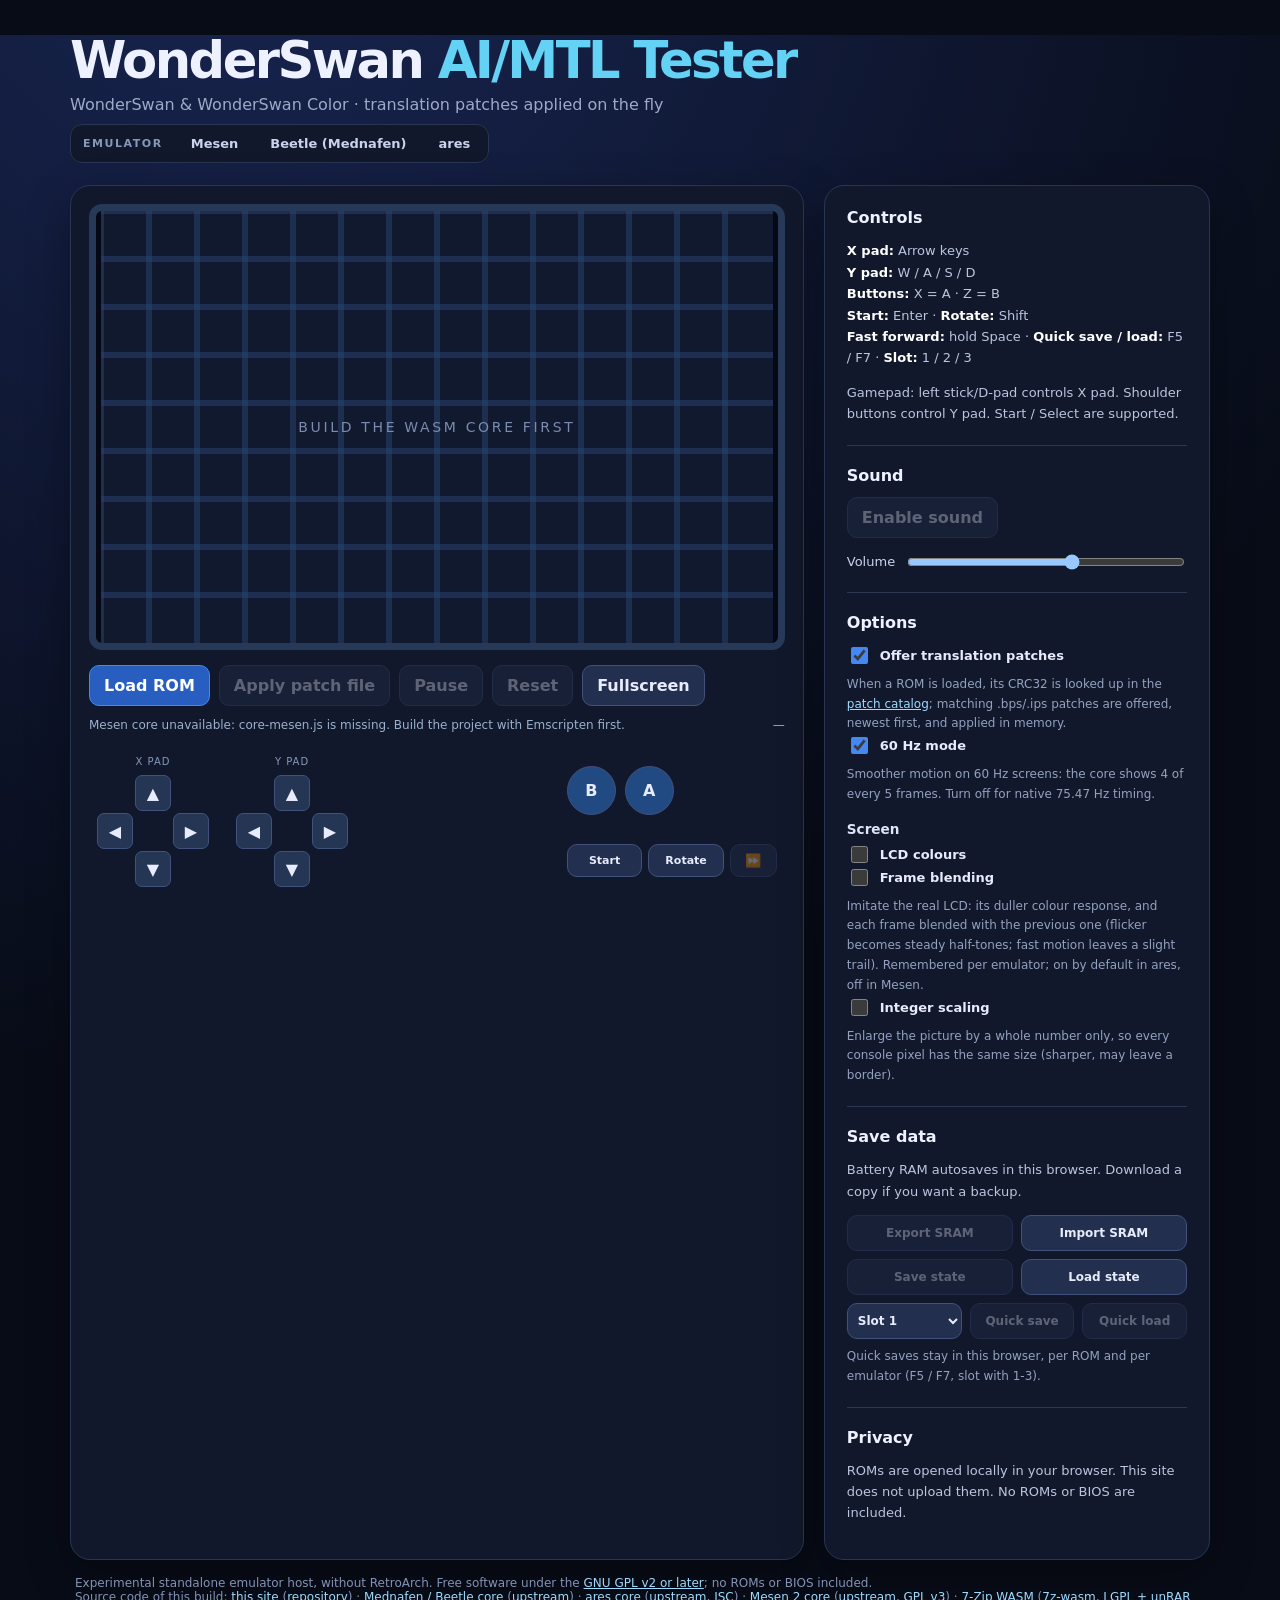
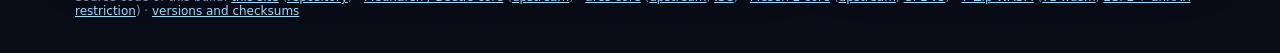
==== site/index.html @ e61fa60c "Local patch files, fast forward, quick-save slots and screen options - Apply patch file: a .bps/.ips" ====
<!doctype html>
<html lang="en">
<head>
<meta charset="utf-8">
<meta http-equiv="Content-Security-Policy" content="default-src 'self'; script-src 'self' 'wasm-unsafe-eval' blob:; connect-src 'self' https://raw.githubusercontent.com; img-src 'self' data:; style-src 'self'; font-src 'self'; media-src 'self' blob:; object-src 'none'; base-uri 'none'; form-action 'none'">
<meta name="referrer" content="no-referrer"><meta name="viewport" content="width=device-width, initial-scale=1">
<meta name="theme-color" content="#0b1020">
<title>WonderSwan AI/MTL Tester</title>
<link rel="stylesheet" href="./style.css">
</head>
<body>
<main class="shell">
 <header><h1>WonderSwan <span>AI/MTL Tester</span></h1><p>WonderSwan &amp; WonderSwan Color · translation patches applied on the fly</p>
  <div class="core-row"><fieldset class="core-picker"><legend>Emulator</legend><label><input type="radio" name="core" value="mesen" checked><span>Mesen</span></label><label><input type="radio" name="core" value="beetle"><span>Beetle (Mednafen)</span></label><label><input type="radio" name="core" value="ares"><span>ares</span></label></fieldset>
  <div id="core-info" class="core-info" aria-live="polite"></div></div></header>
 <div class="layout">
 <section class="play-area" aria-label="Emulator">
  <div class="screen-wrap"><canvas id="screen" width="224" height="144" aria-label="WonderSwan screen"></canvas><div id="overlay">LOAD A ROM TO BEGIN</div></div>
  <div class="toolbar"><label class="primary file-button">Load ROM<input type="file" id="rom" accept=".ws,.wsc,.pc2,.zip,.7z" hidden></label><label class="file-button disabled" id="patch-file-label" title="Apply a .bps / .ips patch from this computer to the loaded ROM">Apply patch file<input type="file" id="patch-file" accept=".bps,.ips" hidden disabled></label><button id="pause" disabled>Pause</button><button id="reset" disabled>Reset</button><button id="fullscreen">Fullscreen</button></div>
  <div class="status"><span id="status">Initializing…</span><span id="fps">—</span></div>
  <div class="touch-controls" aria-label="Touch controls">
   <div class="pads"><div><small>X PAD</small><div class="dpad"><button class="up" data-bit="4">▲</button><button class="left" data-bit="6">◀</button><button class="right" data-bit="7">▶</button><button class="down" data-bit="5">▼</button></div></div><div><small>Y PAD</small><div class="dpad"><button class="up" data-bit="13">▲</button><button class="left" data-bit="10">◀</button><button class="right" data-bit="11">▶</button><button class="down" data-bit="12">▼</button></div></div></div>
   <div class="action-pad"><button class="bubble" data-bit="0">B</button><button class="bubble" data-bit="8">A</button><div class="small-buttons"><button data-bit="3">Start</button><button data-bit="2">Rotate</button><button id="ff" class="ff" disabled title="Fast forward while held (Space)">⏩</button></div></div>
  </div>
 </section>
 <aside class="settings">
  <h2>Controls</h2><p><b>X pad:</b> Arrow keys<br><b>Y pad:</b> W / A / S / D<br><b>Buttons:</b> X = A · Z = B<br><b>Start:</b> Enter · <b>Rotate:</b> Shift<br><b>Fast forward:</b> hold Space · <b>Quick save / load:</b> F5 / F7 · <b>Slot:</b> 1 / 2 / 3</p>
  <p>Gamepad: left stick/D-pad controls X pad. Shoulder buttons control Y pad. Start / Select are supported.</p>
  <hr><h2>Sound</h2><button id="sound" aria-pressed="false" disabled>Enable sound</button><div class="volume"><label for="volume">Volume</label><input id="volume" type="range" min="0" max="100" value="60"></div>
  <hr><h2>Options</h2><label class="check"><input type="checkbox" id="opt-patches" checked> Offer translation patches</label><p class="hint">When a ROM is loaded, its CRC32 is looked up in the <a href="https://github.com/mariovirgili/WonderSwan_bps_repo/blob/main/TITLES.md" target="_blank" rel="noopener">patch catalog</a>; matching .bps/.ips patches are offered, newest first, and applied in memory.</p>
  <label class="check"><input type="checkbox" id="opt-60hz" checked> 60 Hz mode</label><p class="hint">Smoother motion on 60 Hz screens: the core shows 4 of every 5 frames. Turn off for native 75.47 Hz timing.<span id="opt-60hz-note" hidden> Mednafen only: ares and Mesen always run at 75.47 Hz.</span></p>
  <h3>Screen</h3><label class="check"><input type="checkbox" id="opt-lcd"> LCD colours</label><label class="check"><input type="checkbox" id="opt-blend"> Frame blending</label><p class="hint">Imitate the real LCD: its duller colour response, and each frame blended with the previous one (flicker becomes steady half-tones; fast motion leaves a slight trail). Remembered per emulator; on by default in ares, off in Mesen.<span id="opt-screen-note" hidden> Mesen and ares only.</span></p>
  <label class="check"><input type="checkbox" id="opt-integer"> Integer scaling</label><p class="hint">Enlarge the picture by a whole number only, so every console pixel has the same size (sharper, may leave a border).</p>
  <hr><h2>Save data</h2><p>Battery RAM autosaves in this browser. Download a copy if you want a backup.</p><div class="button-grid"><button id="export-save" disabled>Export SRAM</button><label class="button-like">Import SRAM<input id="import-save" type="file" accept=".sav,.srm" hidden></label><button id="export-state" disabled>Save state</button><label class="button-like">Load state<input id="import-state" type="file" accept=".state,.bin" hidden></label></div><div class="quick"><select id="slot" aria-label="Quick-save slot"><option value="1">Slot 1</option><option value="2">Slot 2</option><option value="3">Slot 3</option></select><button id="qsave" disabled>Quick save</button><button id="qload" disabled>Quick load</button></div><p class="hint">Quick saves stay in this browser, per ROM and per emulator (F5 / F7, slot with 1-3).</p>
  <hr><h2>Privacy</h2><p>ROMs are opened locally in your browser. This site does not upload them. No ROMs or BIOS are included.</p>
 </aside>
 </div>
 <footer>Experimental standalone emulator host, without RetroArch. Free software under the <a href="./COPYING" target="_blank">GNU GPL v2 or later</a>; no ROMs or BIOS included.<br>
  Source code of this build: <a href="./source/wonderswan-ai-mtl-tester-source.tar.gz">this site</a> (<a href="https://github.com/mariovirgili/wonderswan-web" target="_blank" rel="noopener">repository</a>) ·
  <a href="./source/beetle-wswan-source.tar.gz">Mednafen / Beetle core</a> (<a href="https://github.com/libretro/beetle-wswan-libretro" target="_blank" rel="noopener">upstream</a>) ·
  <a href="./source/ares-source.tar.gz">ares core</a> (<a href="https://github.com/ares-emulator/ares" target="_blank" rel="noopener">upstream</a>, <a href="./ares-LICENSE.txt" target="_blank">ISC</a>) ·
  <a href="./source/mesen-source.tar.gz">Mesen 2 core</a> (<a href="https://github.com/libretro/MesenCE" target="_blank" rel="noopener">upstream</a>, <a href="./mesen-LICENSE.txt" target="_blank">GPL v3</a>) ·
  <a href="./source/7z-wasm-1.2.0-source.tar.gz">7-Zip WASM</a> (<a href="https://github.com/use-strict/7z-wasm" target="_blank" rel="noopener">7z-wasm</a>, <a href="./vendor/7z/License.txt" target="_blank">LGPL + unRAR restriction</a>) ·
  <a href="./source/SOURCES.txt" target="_blank">versions and checksums</a></footer>
</main>
<dialog id="patch-dialog" aria-labelledby="patch-title">
 <form method="dialog" class="patch-form">
  <h2 id="patch-title">Translation patches available</h2>
  <p id="patch-rom" class="patch-rom"></p>
  <p id="patch-count" class="hint"></p>
  <div id="patch-list" class="patch-list" role="radiogroup" aria-labelledby="patch-title"></div>
  <div class="patch-actions"><button value="original" type="submit">Play original</button><button value="apply" type="submit" class="primary" id="patch-apply">Apply patch and play</button></div>
 </form>
</dialog>
<dialog id="rom-dialog" aria-labelledby="rom-title">
 <form method="dialog" class="patch-form">
  <h2 id="rom-title">Choose a ROM</h2>
  <p id="rom-archive" class="patch-rom"></p>
  <div id="rom-list" class="patch-list" role="radiogroup" aria-labelledby="rom-title"></div>
  <div class="patch-actions"><button value="cancel" type="submit">Cancel</button><button value="ok" type="submit" class="primary" id="rom-ok">Load</button></div>
 </form>
</dialog>
<script src="./archive.js" defer></script><script src="./patches.js" defer></script><script src="./app.js" defer></script>
</body></html>
---- site/style.css ----
:root{color-scheme:dark;font-family:system-ui,-apple-system,Segoe UI,Arial,sans-serif;color:#eef1ff;background:#080c17}*{box-sizing:border-box}body{margin:0;background:radial-gradient(circle at 20% -10%,#182552,transparent 60%),#080c17}.shell{width:min(1140px,96vw);margin:35px auto}header{margin-bottom:22px}h1{font-size:clamp(2rem,5vw,3.2rem);letter-spacing:-.05em;line-height:1;margin:9px 0}h1 span{color:#64d2f4}header p{color:#9daac7;margin:7px 0}.tag{font-size:11px;letter-spacing:.19em;font-weight:800;color:#7f9fee}h2{font-size:1rem;margin:0 0 12px}.layout{display:grid;grid-template-columns:minmax(0,1.9fr) minmax(260px,1fr);gap:20px}.play-area,.settings{background:#11182b;border:1px solid #293653;border-radius:20px;padding:18px;box-shadow:0 15px 45px #0005}.screen-wrap{min-height:240px;border-radius:13px;position:relative;background:#060913;border:7px solid #263958;display:grid;place-items:center;overflow:hidden}.screen-wrap canvas{width:min(100%,672px);max-height:70vh;image-rendering:pixelated;image-rendering:crisp-edges;aspect-ratio:224/144;background:#0a1225;object-fit:contain}.screen-wrap canvas.portrait{width:min(65%,340px);aspect-ratio:144/224}.screen-wrap:fullscreen{background:#090e1a}.screen-wrap:fullscreen canvas{width:auto;height:100%;max-height:100%}#overlay{position:absolute;color:#7a8baf;letter-spacing:.19em;font-size:clamp(10px,1.5vw,14px);pointer-events:none;text-align:center}.toolbar{display:flex;flex-wrap:wrap;gap:9px;margin-top:15px}button,.file-button,.button-like{font:inherit;font-weight:700;border:1px solid #40517b;color:#e7ebfc;background:#222f4e;border-radius:10px;padding:10px 14px;cursor:pointer;touch-action:none;display:inline-block;text-align:center}button:hover:not(:disabled),.file-button:hover,.button-like:hover{background:#334772}button:disabled{opacity:.36;cursor:not-allowed}.primary{background:#275ec0;border-color:#4688f2;color:white}.status{display:flex;justify-content:space-between;gap:10px;color:#9ab0cd;font-size:12px;margin-top:12px;min-height:18px}.settings{padding:22px}.settings p{font-size:13px;color:#bac5df;line-height:1.65}.settings b{color:white}.settings hr{border:0;border-top:1px solid #2b3753;margin:20px 0}.button-grid{display:grid;grid-template-columns:1fr 1fr;gap:8px}.button-grid button,.button-grid .button-like{font-size:12px;padding:10px 5px}.volume{display:flex;align-items:center;gap:10px;margin-top:14px;color:#c9d3ed;font-size:13px}.volume input{flex:1;min-width:0}.touch-controls{display:flex;justify-content:space-between;gap:18px;padding:20px 8px 3px;user-select:none}.pads{display:flex;gap:27px}.pads small{color:#8498bb;display:block;text-align:center;font-size:10px;margin-bottom:8px;letter-spacing:.1em}.dpad{display:grid;grid-template-columns:repeat(3,36px);grid-template-rows:repeat(3,36px);gap:2px}.dpad button{padding:0;border-radius:7px;background:#253654}.dpad .up{grid-column:2;grid-row:1}.dpad .left{grid-column:1;grid-row:2}.dpad .right{grid-column:3;grid-row:2}.dpad .down{grid-column:2;grid-row:3}.touch-controls button.pressed{background:#55abdf!important;color:#071022}.action-pad{display:flex;align-items:center;gap:9px;flex-wrap:wrap;max-width:210px}.bubble{width:49px;height:49px;border-radius:50%;padding:0;background:#214a83}.small-buttons{display:flex;gap:6px;width:100%}.small-buttons button{flex:1;font-size:11px;padding:8px 1px}footer{font-size:12px;color:#8392b4;margin:16px 5px}a{color:#9ddafd}@media(max-width:840px){.layout{grid-template-columns:1fr}.settings{order:2}.shell{margin:15px auto}.pads{gap:14px}.dpad{grid-template-columns:repeat(3,29px);grid-template-rows:repeat(3,29px)}.screen-wrap{min-height:190px}.touch-controls{padding:18px 0 2px}}
.check{display:flex;align-items:center;gap:9px;font-size:13px;font-weight:700;color:#e7ebfc;cursor:pointer}.check input{width:17px;height:17px;accent-color:#4688f2}.settings p.hint{font-size:12px;color:#93a1c0;margin:8px 0 0}
#sound.active{background:#1f5b45;border-color:#3fa77c}#sound.active:hover:not(:disabled){background:#27704f}
#patch-dialog{background:#11182b;color:#eef1ff;border:1px solid #3a4c74;border-radius:18px;padding:0;width:min(640px,calc(100vw - 32px));max-height:min(86vh,760px);box-shadow:0 25px 70px #000a}#patch-dialog::backdrop{background:#03060ecc}.patch-form{display:flex;flex-direction:column;max-height:min(86vh,760px);padding:20px 22px}.patch-form h2{margin:0 0 6px;font-size:1.15rem}.patch-rom{margin:0;color:#9ddafd;font-size:13px;font-weight:700;overflow-wrap:anywhere}.patch-form .hint{font-size:12px;color:#93a1c0;margin:6px 0 12px}.patch-list{overflow:auto;display:flex;flex-direction:column;gap:8px;padding-right:2px;margin-bottom:16px}.patch-item{display:flex;gap:12px;align-items:flex-start;border:1px solid #2b3753;background:#0d1426;border-radius:12px;padding:11px 12px;cursor:pointer}.patch-item:has(input:checked){border-color:#4688f2;background:#152547}.patch-item input{margin-top:3px;accent-color:#4688f2;width:17px;height:17px;flex:none}.patch-text{display:flex;flex-direction:column;gap:3px;min-width:0}.patch-text strong{font-size:14px}.patch-variant{font-size:12px;color:#aebbd8;overflow-wrap:anywhere}.patch-meta{display:flex;flex-wrap:wrap;gap:5px;align-items:center;margin-top:3px;font-size:11px;color:#93a1c0}.chip{border:1px solid #3a4c74;border-radius:999px;padding:1px 8px;color:#d6def3}.chip.new{border-color:#3fa77c;color:#7fe0b5}.chip.old{border-color:#7a5a3a;color:#e0b07f}.patch-src{margin-left:2px}.patch-actions{display:flex;justify-content:flex-end;gap:9px;flex-wrap:wrap}
.patch-group{display:flex;align-items:baseline;gap:8px;margin:10px 2px 0;padding-top:10px;border-top:2px solid #3a4c74;font-size:12px}.patch-group:first-child{margin-top:0;padding-top:0;border-top:0}.patch-group-name{font-weight:800;color:#9ddafd;letter-spacing:.02em}.patch-group-repo{color:#7f8db0;overflow-wrap:anywhere}
/* Emulator core picker (header) */
.core-picker{display:inline-flex;align-items:center;gap:4px;border:1px solid #293653;border-radius:12px;background:#11182b;padding:4px;margin:10px 0 0}
.core-picker legend{float:left;padding:0 10px 0 8px;color:#8498bb;font-size:11px;font-weight:800;letter-spacing:.14em;text-transform:uppercase}
.core-picker label{position:relative;cursor:pointer}
.core-picker input{position:absolute;opacity:0;inset:0;margin:0;cursor:pointer}
.core-picker span{display:block;padding:7px 14px;border-radius:9px;font-size:13px;font-weight:700;color:#c9d3ed}
.core-picker label:hover span{background:#1d2a47}
.core-picker input:checked+span{background:#275ec0;color:#fff}
.core-picker input:focus-visible+span{outline:2px solid #64d2f4;outline-offset:1px}
/* Core picker + what sets the chosen core apart */
.core-row{display:flex;flex-wrap:wrap;align-items:flex-start;gap:14px;margin-top:10px}
.core-row .core-picker{margin:0;flex:none}
.core-info{flex:1 1 360px;min-width:0;max-width:760px;font-size:12.5px;line-height:1.5;color:#bac5df;background:#11182b;border:1px solid #293653;border-radius:12px;padding:9px 14px}
.core-info:empty{display:none}
.core-info strong{color:#fff;font-size:13px}
.core-info ul{margin:4px 0 0;padding-left:18px}
.core-info li{margin:2px 0}
/* Patch file button, fast forward, quick-save slots, screen options */
.file-button.disabled{opacity:.36;cursor:not-allowed;pointer-events:none}
.small-buttons .ff{flex:.6;font-size:13px}
.quick{display:grid;grid-template-columns:1.1fr 1fr 1fr;gap:8px;margin-top:8px}
.quick select{font:inherit;font-size:12px;font-weight:700;color:#e7ebfc;background:#222f4e;border:1px solid #40517b;border-radius:10px;padding:8px 6px;min-width:0}
.quick button{font-size:12px;padding:10px 5px}
.settings h3{font-size:.85rem;margin:16px 0 6px;color:#dfe5f7}
.settings .check input:disabled+*,.settings .check:has(input:disabled){opacity:.5}
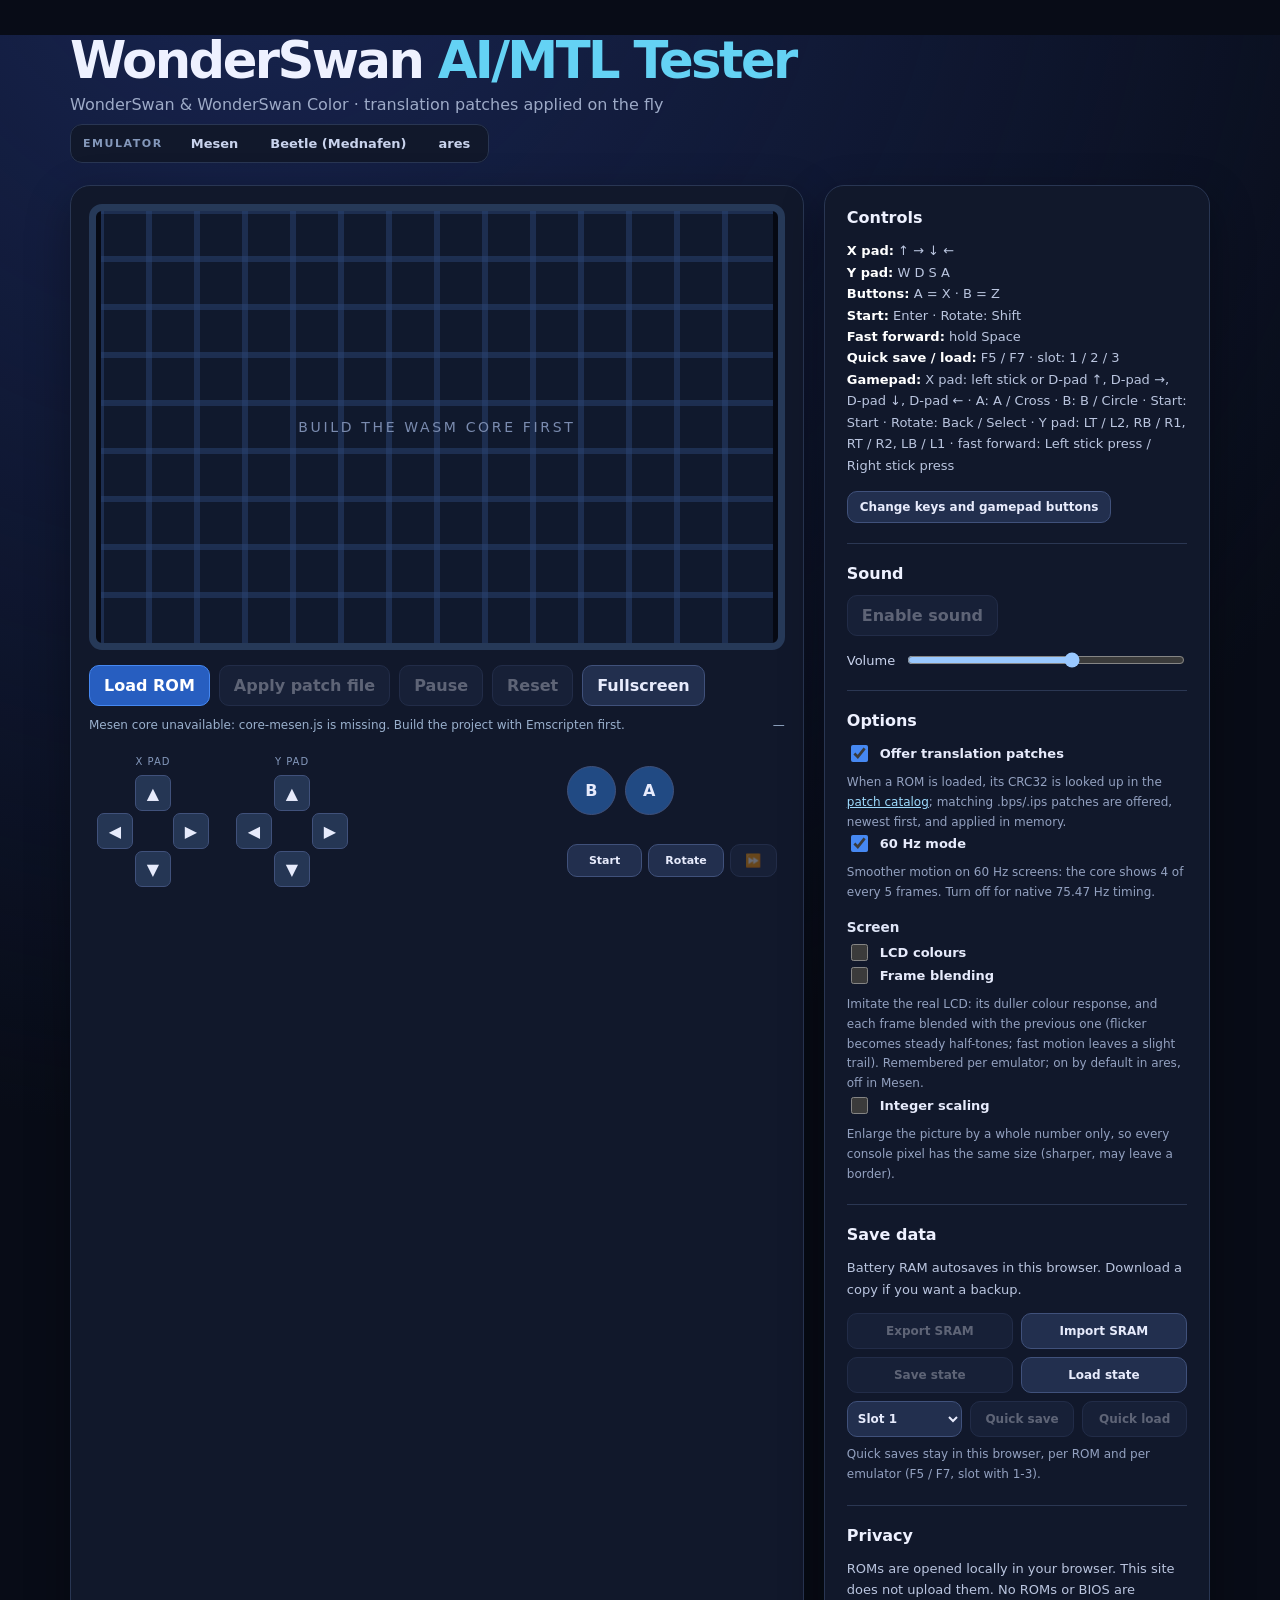
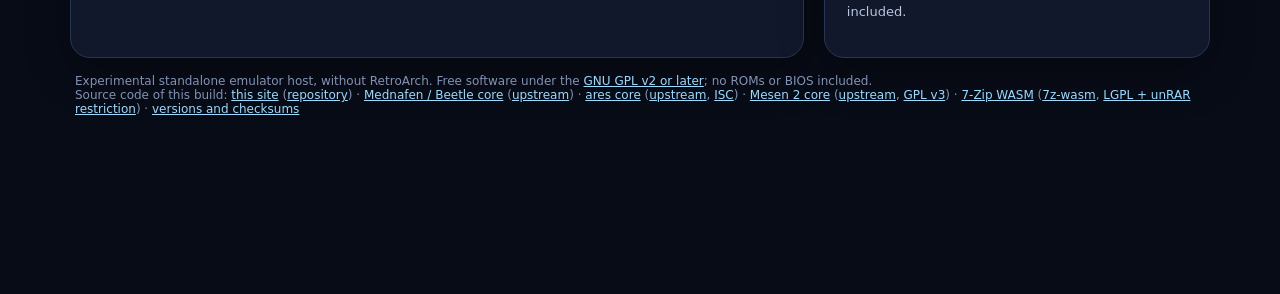
==== commit e8b1b47b: "Emulation in a Web Worker; key and gamepad remapping - site/worker.js runs the core; the page sends " ====
--- a/site/index.html
+++ b/site/index.html
@@ -24,8 +24,7 @@
   </div>
  </section>
  <aside class="settings">
-  <h2>Controls</h2><p><b>X pad:</b> Arrow keys<br><b>Y pad:</b> W / A / S / D<br><b>Buttons:</b> X = A · Z = B<br><b>Start:</b> Enter · <b>Rotate:</b> Shift<br><b>Fast forward:</b> hold Space · <b>Quick save / load:</b> F5 / F7 · <b>Slot:</b> 1 / 2 / 3</p>
-  <p>Gamepad: left stick/D-pad controls X pad. Shoulder buttons control Y pad. Start / Select are supported.</p>
+  <h2>Controls</h2><p id="controls-help"></p><button id="remap" class="remap">Change keys and gamepad buttons</button>
   <hr><h2>Sound</h2><button id="sound" aria-pressed="false" disabled>Enable sound</button><div class="volume"><label for="volume">Volume</label><input id="volume" type="range" min="0" max="100" value="60"></div>
   <hr><h2>Options</h2><label class="check"><input type="checkbox" id="opt-patches" checked> Offer translation patches</label><p class="hint">When a ROM is loaded, its CRC32 is looked up in the <a href="https://github.com/mariovirgili/WonderSwan_bps_repo/blob/main/TITLES.md" target="_blank" rel="noopener">patch catalog</a>; matching .bps/.ips patches are offered, newest first, and applied in memory.</p>
   <label class="check"><input type="checkbox" id="opt-60hz" checked> 60 Hz mode</label><p class="hint">Smoother motion on 60 Hz screens: the core shows 4 of every 5 frames. Turn off for native 75.47 Hz timing.<span id="opt-60hz-note" hidden> Mednafen only: ares and Mesen always run at 75.47 Hz.</span></p>
@@ -52,6 +51,14 @@
   <div class="patch-actions"><button value="original" type="submit">Play original</button><button value="apply" type="submit" class="primary" id="patch-apply">Apply patch and play</button></div>
  </form>
 </dialog>
+<dialog id="keys-dialog" aria-labelledby="keys-title">
+ <form method="dialog" class="patch-form">
+  <h2 id="keys-title">Keys and gamepad buttons</h2>
+  <p class="hint">Click a key or button, then press the new one (Esc cancels). Saved in this browser. F5 / F7 (quick save / load) and 1–3 (slot) stay as they are; the gamepad's left stick always moves the X pad.</p>
+  <table class="keys-table"><thead><tr><th>WonderSwan</th><th>Keyboard</th><th>Gamepad</th></tr></thead><tbody id="keys-rows"></tbody></table>
+  <div class="patch-actions"><button type="button" id="keys-reset">Reset to defaults</button><button value="done" type="submit" class="primary">Done</button></div>
+ </form>
+</dialog>
 <dialog id="rom-dialog" aria-labelledby="rom-title">
  <form method="dialog" class="patch-form">
   <h2 id="rom-title">Choose a ROM</h2>
--- a/site/style.css
+++ b/site/style.css
@@ -28,3 +28,12 @@
 .quick button{font-size:12px;padding:10px 5px}
 .settings h3{font-size:.85rem;margin:16px 0 6px;color:#dfe5f7}
 .settings .check input:disabled+*,.settings .check:has(input:disabled){opacity:.5}
+/* Controls: remapping */
+.remap{font-size:12px;padding:8px 12px;margin-top:2px}
+.keys-table{width:100%;border-collapse:collapse;margin:6px 0 4px;font-size:13px}
+.keys-table th,.keys-table td{padding:4px 6px;text-align:left;border-bottom:1px solid #26324d}
+.keys-table thead th{color:#8498bb;font-size:11px;letter-spacing:.08em;text-transform:uppercase}
+.keys-table tbody th{font-weight:600;color:#dfe5f7;white-space:nowrap}
+.keys-table .bind{width:100%;font-size:12px;padding:6px 8px;font-weight:600;text-align:left}
+.keys-table .bind.waiting{background:#275ec0;border-color:#4688f2}
+#keys-dialog{max-width:min(620px,94vw)}
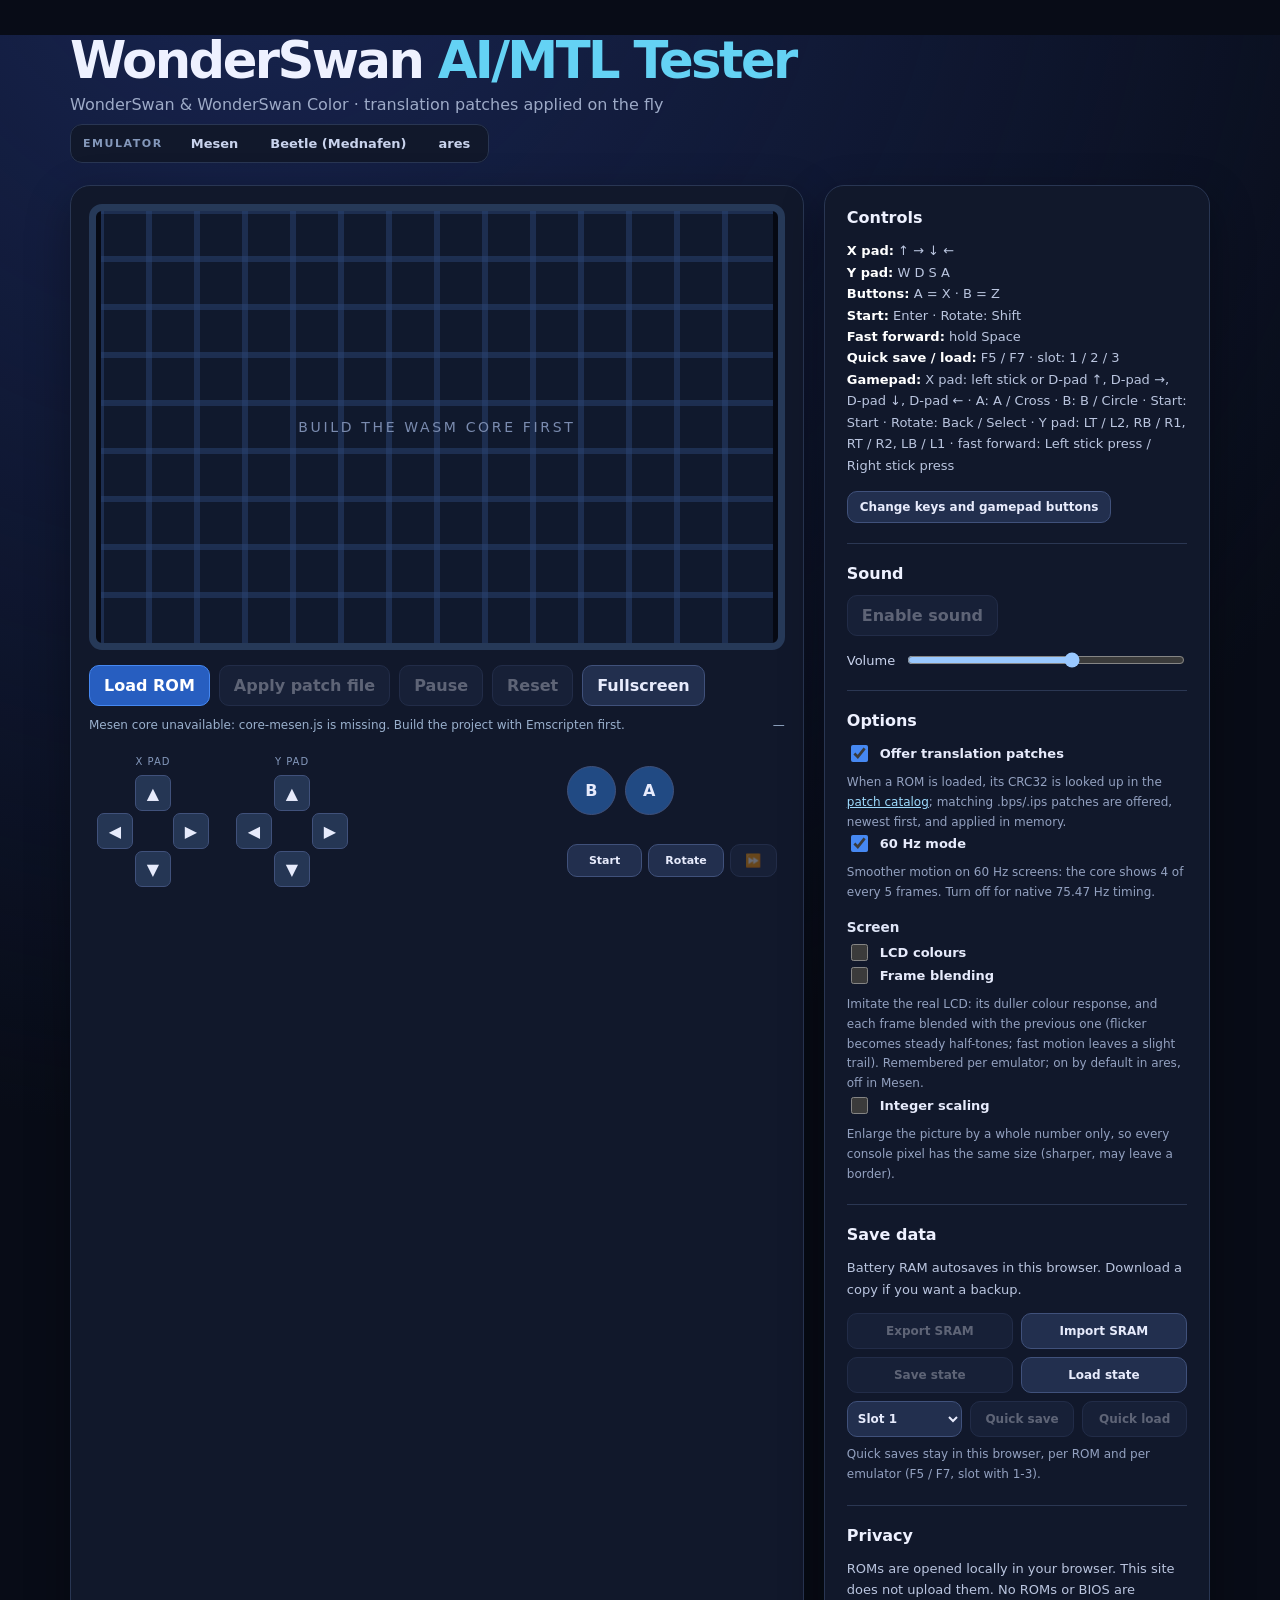
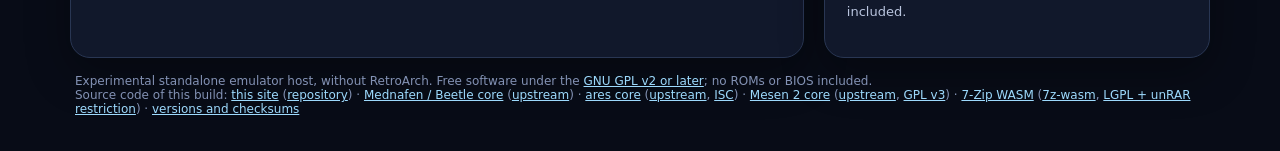
==== commit d40651da: "Release notes in the patch window; notice when a newer translation is out The catalog lookup files n" ====
--- a/site/index.html
+++ b/site/index.html
@@ -17,7 +17,7 @@
  <section class="play-area" aria-label="Emulator">
   <div class="screen-wrap"><canvas id="screen" width="224" height="144" aria-label="WonderSwan screen"></canvas><div id="overlay">LOAD A ROM TO BEGIN</div></div>
   <div class="toolbar"><label class="primary file-button">Load ROM<input type="file" id="rom" accept=".ws,.wsc,.pc2,.zip,.7z" hidden></label><label class="file-button disabled" id="patch-file-label" title="Apply a .bps / .ips patch from this computer to the loaded ROM">Apply patch file<input type="file" id="patch-file" accept=".bps,.ips" hidden disabled></label><button id="pause" disabled>Pause</button><button id="reset" disabled>Reset</button><button id="fullscreen">Fullscreen</button></div>
-  <div class="status"><span id="status">Initializing…</span><span id="fps">—</span></div>
+  <div class="status"><span id="status">Initializing…</span><span id="fps">—</span></div><p id="notice" class="notice" role="status" hidden></p>
   <div class="touch-controls" aria-label="Touch controls">
    <div class="pads"><div><small>X PAD</small><div class="dpad"><button class="up" data-bit="4">▲</button><button class="left" data-bit="6">◀</button><button class="right" data-bit="7">▶</button><button class="down" data-bit="5">▼</button></div></div><div><small>Y PAD</small><div class="dpad"><button class="up" data-bit="13">▲</button><button class="left" data-bit="10">◀</button><button class="right" data-bit="11">▶</button><button class="down" data-bit="12">▼</button></div></div></div>
    <div class="action-pad"><button class="bubble" data-bit="0">B</button><button class="bubble" data-bit="8">A</button><div class="small-buttons"><button data-bit="3">Start</button><button data-bit="2">Rotate</button><button id="ff" class="ff" disabled title="Fast forward while held (Space)">⏩</button></div></div>
--- a/site/style.css
+++ b/site/style.css
@@ -37,3 +37,9 @@
 .keys-table .bind{width:100%;font-size:12px;padding:6px 8px;font-weight:600;text-align:left}
 .keys-table .bind.waiting{background:#275ec0;border-color:#4688f2}
 #keys-dialog{max-width:min(620px,94vw)}
+/* Catalog: release notes in the patch dialog; newer-version notice */
+.patch-notes{margin-top:6px;font-size:12px;color:#bac5df}
+.patch-notes summary{cursor:pointer;color:#9ddafd;font-weight:600;width:max-content}
+.patch-notes-text{white-space:pre-wrap;overflow-wrap:anywhere;margin-top:6px;padding:8px 10px;background:#0a1120;border:1px solid #26324d;border-radius:8px;max-height:220px;overflow:auto;line-height:1.5}
+.notice{margin:8px 0 0;padding:8px 12px;font-size:12.5px;color:#f3d9a6;background:#2a2112;border:1px solid #6b5326;border-radius:10px}
+.notice a{color:#ffd88a}
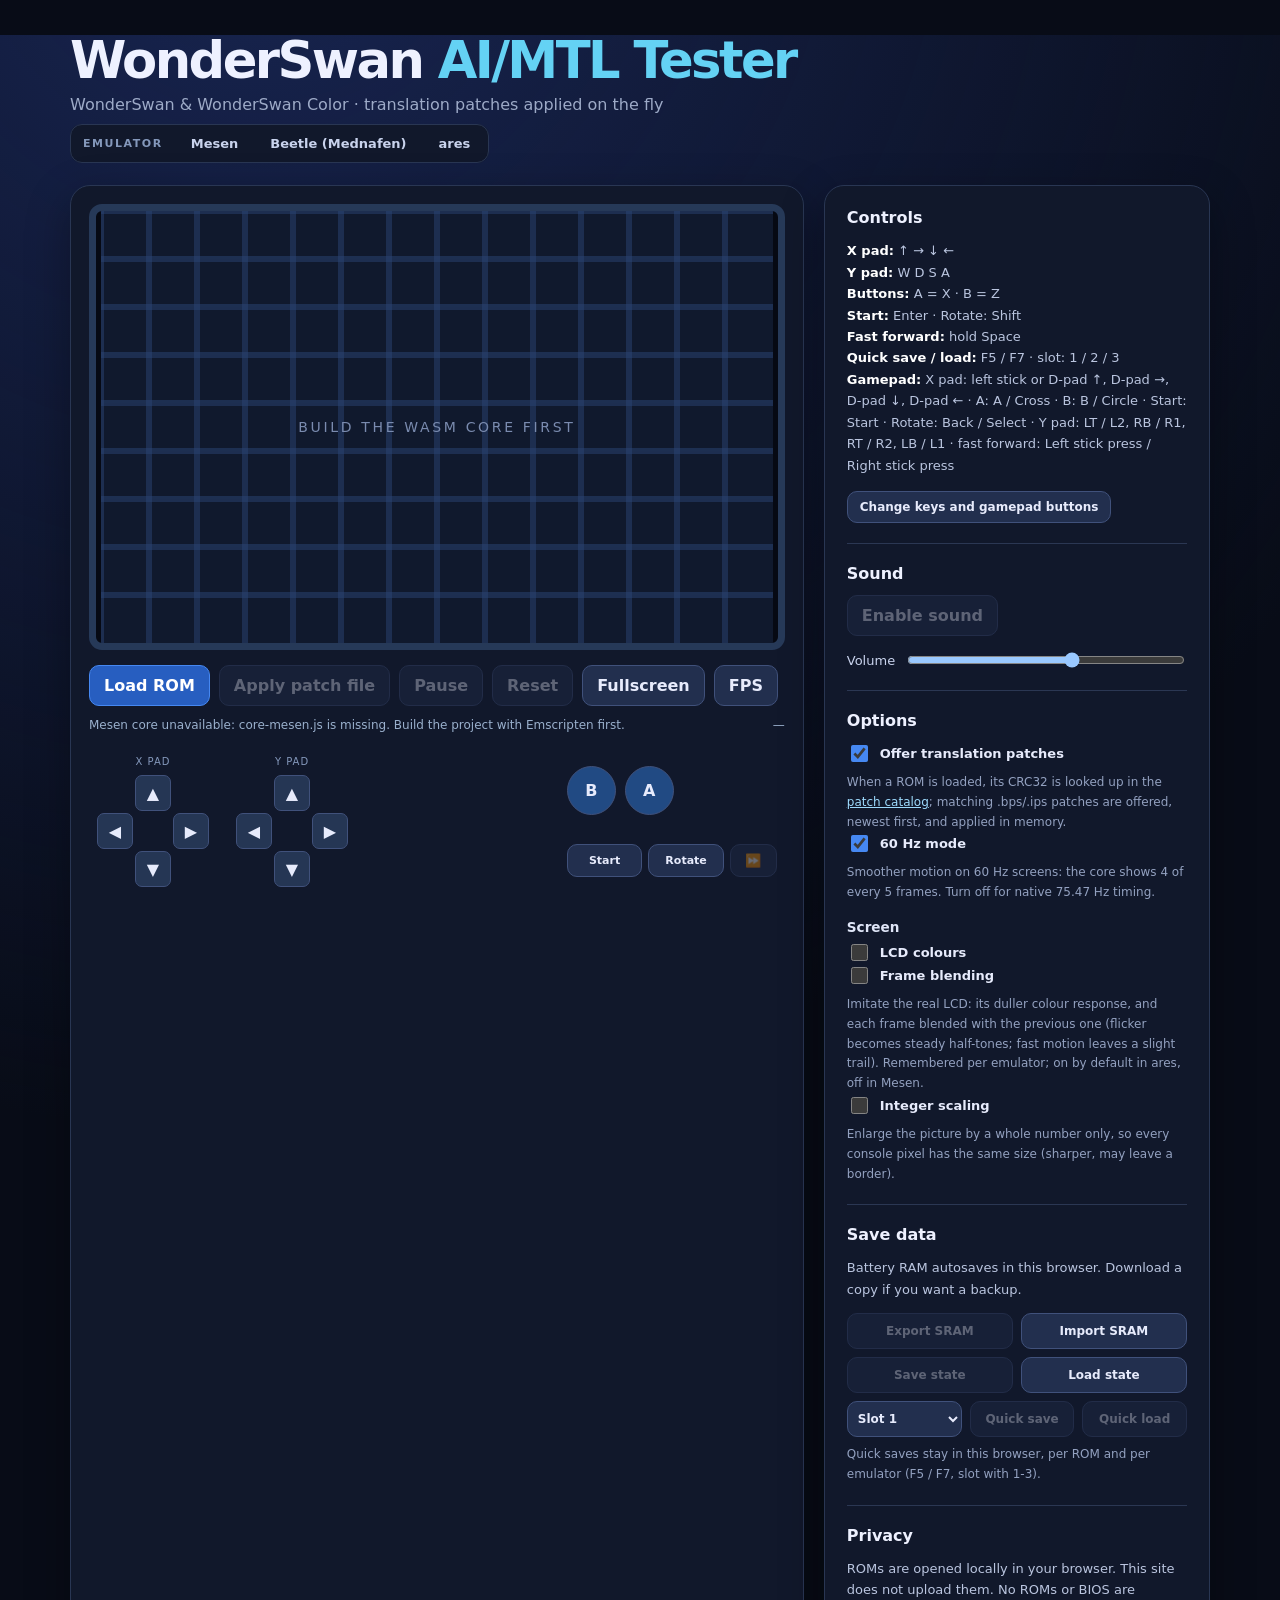
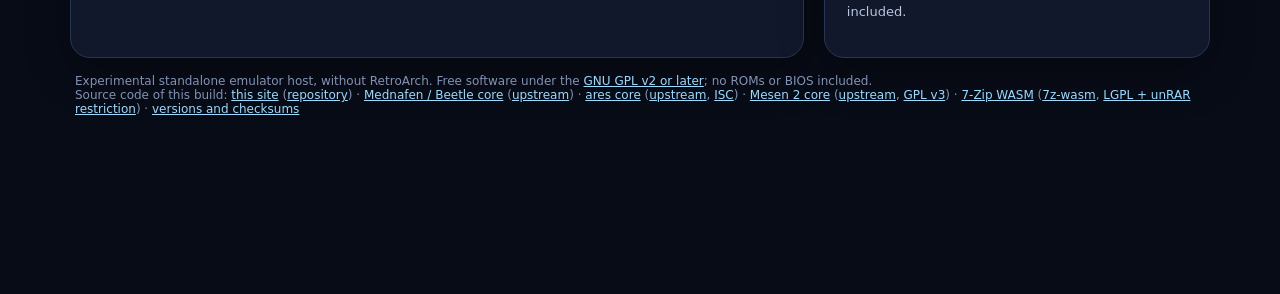
==== commit 5d82ba39: "FPS button: on-screen counter of the frames per second and the speed against the console Shown in a " ====
--- a/site/index.html
+++ b/site/index.html
@@ -15,8 +15,8 @@
   <div id="core-info" class="core-info" aria-live="polite"></div></div></header>
  <div class="layout">
  <section class="play-area" aria-label="Emulator">
-  <div class="screen-wrap"><canvas id="screen" width="224" height="144" aria-label="WonderSwan screen"></canvas><div id="overlay">LOAD A ROM TO BEGIN</div></div>
-  <div class="toolbar"><label class="primary file-button">Load ROM<input type="file" id="rom" accept=".ws,.wsc,.pc2,.zip,.7z" hidden></label><label class="file-button disabled" id="patch-file-label" title="Apply a .bps / .ips patch from this computer to the loaded ROM">Apply patch file<input type="file" id="patch-file" accept=".bps,.ips" hidden disabled></label><button id="pause" disabled>Pause</button><button id="reset" disabled>Reset</button><button id="fullscreen">Fullscreen</button></div>
+  <div class="screen-wrap"><canvas id="screen" width="224" height="144" aria-label="WonderSwan screen"></canvas><div id="overlay">LOAD A ROM TO BEGIN</div><div id="fps-counter" class="fps-counter" aria-live="off" hidden></div></div>
+  <div class="toolbar"><label class="primary file-button">Load ROM<input type="file" id="rom" accept=".ws,.wsc,.pc2,.zip,.7z" hidden></label><label class="file-button disabled" id="patch-file-label" title="Apply a .bps / .ips patch from this computer to the loaded ROM">Apply patch file<input type="file" id="patch-file" accept=".bps,.ips" hidden disabled></label><button id="pause" disabled>Pause</button><button id="reset" disabled>Reset</button><button id="fullscreen">Fullscreen</button><button id="fps-toggle" aria-pressed="false" title="Show the frames per second the emulator runs, and its speed (100% = the real console)">FPS</button></div>
   <div class="status"><span id="status">Initializing…</span><span id="fps">—</span></div><p id="notice" class="notice" role="status" hidden></p>
   <div class="touch-controls" aria-label="Touch controls">
    <div class="pads"><div><small>X PAD</small><div class="dpad"><button class="up" data-bit="4">▲</button><button class="left" data-bit="6">◀</button><button class="right" data-bit="7">▶</button><button class="down" data-bit="5">▼</button></div></div><div><small>Y PAD</small><div class="dpad"><button class="up" data-bit="13">▲</button><button class="left" data-bit="10">◀</button><button class="right" data-bit="11">▶</button><button class="down" data-bit="12">▼</button></div></div></div>
--- a/site/style.css
+++ b/site/style.css
@@ -1,4 +1,4 @@
-:root{color-scheme:dark;font-family:system-ui,-apple-system,Segoe UI,Arial,sans-serif;color:#eef1ff;background:#080c17}*{box-sizing:border-box}body{margin:0;background:radial-gradient(circle at 20% -10%,#182552,transparent 60%),#080c17}.shell{width:min(1140px,96vw);margin:35px auto}header{margin-bottom:22px}h1{font-size:clamp(2rem,5vw,3.2rem);letter-spacing:-.05em;line-height:1;margin:9px 0}h1 span{color:#64d2f4}header p{color:#9daac7;margin:7px 0}.tag{font-size:11px;letter-spacing:.19em;font-weight:800;color:#7f9fee}h2{font-size:1rem;margin:0 0 12px}.layout{display:grid;grid-template-columns:minmax(0,1.9fr) minmax(260px,1fr);gap:20px}.play-area,.settings{background:#11182b;border:1px solid #293653;border-radius:20px;padding:18px;box-shadow:0 15px 45px #0005}.screen-wrap{min-height:240px;border-radius:13px;position:relative;background:#060913;border:7px solid #263958;display:grid;place-items:center;overflow:hidden}.screen-wrap canvas{width:min(100%,672px);max-height:70vh;image-rendering:pixelated;image-rendering:crisp-edges;aspect-ratio:224/144;background:#0a1225;object-fit:contain}.screen-wrap canvas.portrait{width:min(65%,340px);aspect-ratio:144/224}.screen-wrap:fullscreen{background:#090e1a}.screen-wrap:fullscreen canvas{width:auto;height:100%;max-height:100%}#overlay{position:absolute;color:#7a8baf;letter-spacing:.19em;font-size:clamp(10px,1.5vw,14px);pointer-events:none;text-align:center}.toolbar{display:flex;flex-wrap:wrap;gap:9px;margin-top:15px}button,.file-button,.button-like{font:inherit;font-weight:700;border:1px solid #40517b;color:#e7ebfc;background:#222f4e;border-radius:10px;padding:10px 14px;cursor:pointer;touch-action:none;display:inline-block;text-align:center}button:hover:not(:disabled),.file-button:hover,.button-like:hover{background:#334772}button:disabled{opacity:.36;cursor:not-allowed}.primary{background:#275ec0;border-color:#4688f2;color:white}.status{display:flex;justify-content:space-between;gap:10px;color:#9ab0cd;font-size:12px;margin-top:12px;min-height:18px}.settings{padding:22px}.settings p{font-size:13px;color:#bac5df;line-height:1.65}.settings b{color:white}.settings hr{border:0;border-top:1px solid #2b3753;margin:20px 0}.button-grid{display:grid;grid-template-columns:1fr 1fr;gap:8px}.button-grid button,.button-grid .button-like{font-size:12px;padding:10px 5px}.volume{display:flex;align-items:center;gap:10px;margin-top:14px;color:#c9d3ed;font-size:13px}.volume input{flex:1;min-width:0}.touch-controls{display:flex;justify-content:space-between;gap:18px;padding:20px 8px 3px;user-select:none}.pads{display:flex;gap:27px}.pads small{color:#8498bb;display:block;text-align:center;font-size:10px;margin-bottom:8px;letter-spacing:.1em}.dpad{display:grid;grid-template-columns:repeat(3,36px);grid-template-rows:repeat(3,36px);gap:2px}.dpad button{padding:0;border-radius:7px;background:#253654}.dpad .up{grid-column:2;grid-row:1}.dpad .left{grid-column:1;grid-row:2}.dpad .right{grid-column:3;grid-row:2}.dpad .down{grid-column:2;grid-row:3}.touch-controls button.pressed{background:#55abdf!important;color:#071022}.action-pad{display:flex;align-items:center;gap:9px;flex-wrap:wrap;max-width:210px}.bubble{width:49px;height:49px;border-radius:50%;padding:0;background:#214a83}.small-buttons{display:flex;gap:6px;width:100%}.small-buttons button{flex:1;font-size:11px;padding:8px 1px}footer{font-size:12px;color:#8392b4;margin:16px 5px}a{color:#9ddafd}@media(max-width:840px){.layout{grid-template-columns:1fr}.settings{order:2}.shell{margin:15px auto}.pads{gap:14px}.dpad{grid-template-columns:repeat(3,29px);grid-template-rows:repeat(3,29px)}.screen-wrap{min-height:190px}.touch-controls{padding:18px 0 2px}}
+:root{color-scheme:dark;font-family:system-ui,-apple-system,Segoe UI,Arial,sans-serif;color:#eef1ff;background:#080c17}*{box-sizing:border-box}body{margin:0;background:radial-gradient(circle at 20% -10%,#182552,transparent 60%),#080c17}.shell{width:min(1140px,96vw);margin:35px auto}header{margin-bottom:22px}h1{font-size:clamp(2rem,5vw,3.2rem);letter-spacing:-.05em;line-height:1;margin:9px 0}h1 span{color:#64d2f4}header p{color:#9daac7;margin:7px 0}.tag{font-size:11px;letter-spacing:.19em;font-weight:800;color:#7f9fee}h2{font-size:1rem;margin:0 0 12px}.layout{display:grid;grid-template-columns:minmax(0,1.9fr) minmax(260px,1fr);gap:20px}.play-area,.settings{background:#11182b;border:1px solid #293653;border-radius:20px;padding:18px;box-shadow:0 15px 45px #0005}.screen-wrap{min-height:240px;border-radius:13px;position:relative;background:#060913;border:7px solid #263958;display:grid;place-items:center;overflow:hidden}.screen-wrap canvas{width:min(100%,672px);max-height:70vh;image-rendering:pixelated;image-rendering:crisp-edges;aspect-ratio:224/144;background:#0a1225;object-fit:contain}.screen-wrap canvas.portrait{width:min(65%,340px);aspect-ratio:144/224}.screen-wrap:fullscreen{background:#090e1a}.screen-wrap:fullscreen canvas{width:auto;height:100%;max-height:100%}.fps-counter{position:absolute;top:6px;left:6px;padding:2px 7px;border-radius:6px;background:#000a;color:#9df59d;font:700 12px/1.4 ui-monospace,SFMono-Regular,Menlo,Consolas,monospace;pointer-events:none;white-space:nowrap}#fps-toggle[aria-pressed=true]{background:#275ec0;border-color:#4688f2}#overlay{position:absolute;color:#7a8baf;letter-spacing:.19em;font-size:clamp(10px,1.5vw,14px);pointer-events:none;text-align:center}.toolbar{display:flex;flex-wrap:wrap;gap:9px;margin-top:15px}button,.file-button,.button-like{font:inherit;font-weight:700;border:1px solid #40517b;color:#e7ebfc;background:#222f4e;border-radius:10px;padding:10px 14px;cursor:pointer;touch-action:none;display:inline-block;text-align:center}button:hover:not(:disabled),.file-button:hover,.button-like:hover{background:#334772}button:disabled{opacity:.36;cursor:not-allowed}.primary{background:#275ec0;border-color:#4688f2;color:white}.status{display:flex;justify-content:space-between;gap:10px;color:#9ab0cd;font-size:12px;margin-top:12px;min-height:18px}.settings{padding:22px}.settings p{font-size:13px;color:#bac5df;line-height:1.65}.settings b{color:white}.settings hr{border:0;border-top:1px solid #2b3753;margin:20px 0}.button-grid{display:grid;grid-template-columns:1fr 1fr;gap:8px}.button-grid button,.button-grid .button-like{font-size:12px;padding:10px 5px}.volume{display:flex;align-items:center;gap:10px;margin-top:14px;color:#c9d3ed;font-size:13px}.volume input{flex:1;min-width:0}.touch-controls{display:flex;justify-content:space-between;gap:18px;padding:20px 8px 3px;user-select:none}.pads{display:flex;gap:27px}.pads small{color:#8498bb;display:block;text-align:center;font-size:10px;margin-bottom:8px;letter-spacing:.1em}.dpad{display:grid;grid-template-columns:repeat(3,36px);grid-template-rows:repeat(3,36px);gap:2px}.dpad button{padding:0;border-radius:7px;background:#253654}.dpad .up{grid-column:2;grid-row:1}.dpad .left{grid-column:1;grid-row:2}.dpad .right{grid-column:3;grid-row:2}.dpad .down{grid-column:2;grid-row:3}.touch-controls button.pressed{background:#55abdf!important;color:#071022}.action-pad{display:flex;align-items:center;gap:9px;flex-wrap:wrap;max-width:210px}.bubble{width:49px;height:49px;border-radius:50%;padding:0;background:#214a83}.small-buttons{display:flex;gap:6px;width:100%}.small-buttons button{flex:1;font-size:11px;padding:8px 1px}footer{font-size:12px;color:#8392b4;margin:16px 5px}a{color:#9ddafd}@media(max-width:840px){.layout{grid-template-columns:1fr}.settings{order:2}.shell{margin:15px auto}.pads{gap:14px}.dpad{grid-template-columns:repeat(3,29px);grid-template-rows:repeat(3,29px)}.screen-wrap{min-height:190px}.touch-controls{padding:18px 0 2px}}
 .check{display:flex;align-items:center;gap:9px;font-size:13px;font-weight:700;color:#e7ebfc;cursor:pointer}.check input{width:17px;height:17px;accent-color:#4688f2}.settings p.hint{font-size:12px;color:#93a1c0;margin:8px 0 0}
 #sound.active{background:#1f5b45;border-color:#3fa77c}#sound.active:hover:not(:disabled){background:#27704f}
 #patch-dialog{background:#11182b;color:#eef1ff;border:1px solid #3a4c74;border-radius:18px;padding:0;width:min(640px,calc(100vw - 32px));max-height:min(86vh,760px);box-shadow:0 25px 70px #000a}#patch-dialog::backdrop{background:#03060ecc}.patch-form{display:flex;flex-direction:column;max-height:min(86vh,760px);padding:20px 22px}.patch-form h2{margin:0 0 6px;font-size:1.15rem}.patch-rom{margin:0;color:#9ddafd;font-size:13px;font-weight:700;overflow-wrap:anywhere}.patch-form .hint{font-size:12px;color:#93a1c0;margin:6px 0 12px}.patch-list{overflow:auto;display:flex;flex-direction:column;gap:8px;padding-right:2px;margin-bottom:16px}.patch-item{display:flex;gap:12px;align-items:flex-start;border:1px solid #2b3753;background:#0d1426;border-radius:12px;padding:11px 12px;cursor:pointer}.patch-item:has(input:checked){border-color:#4688f2;background:#152547}.patch-item input{margin-top:3px;accent-color:#4688f2;width:17px;height:17px;flex:none}.patch-text{display:flex;flex-direction:column;gap:3px;min-width:0}.patch-text strong{font-size:14px}.patch-variant{font-size:12px;color:#aebbd8;overflow-wrap:anywhere}.patch-meta{display:flex;flex-wrap:wrap;gap:5px;align-items:center;margin-top:3px;font-size:11px;color:#93a1c0}.chip{border:1px solid #3a4c74;border-radius:999px;padding:1px 8px;color:#d6def3}.chip.new{border-color:#3fa77c;color:#7fe0b5}.chip.old{border-color:#7a5a3a;color:#e0b07f}.patch-src{margin-left:2px}.patch-actions{display:flex;justify-content:flex-end;gap:9px;flex-wrap:wrap}
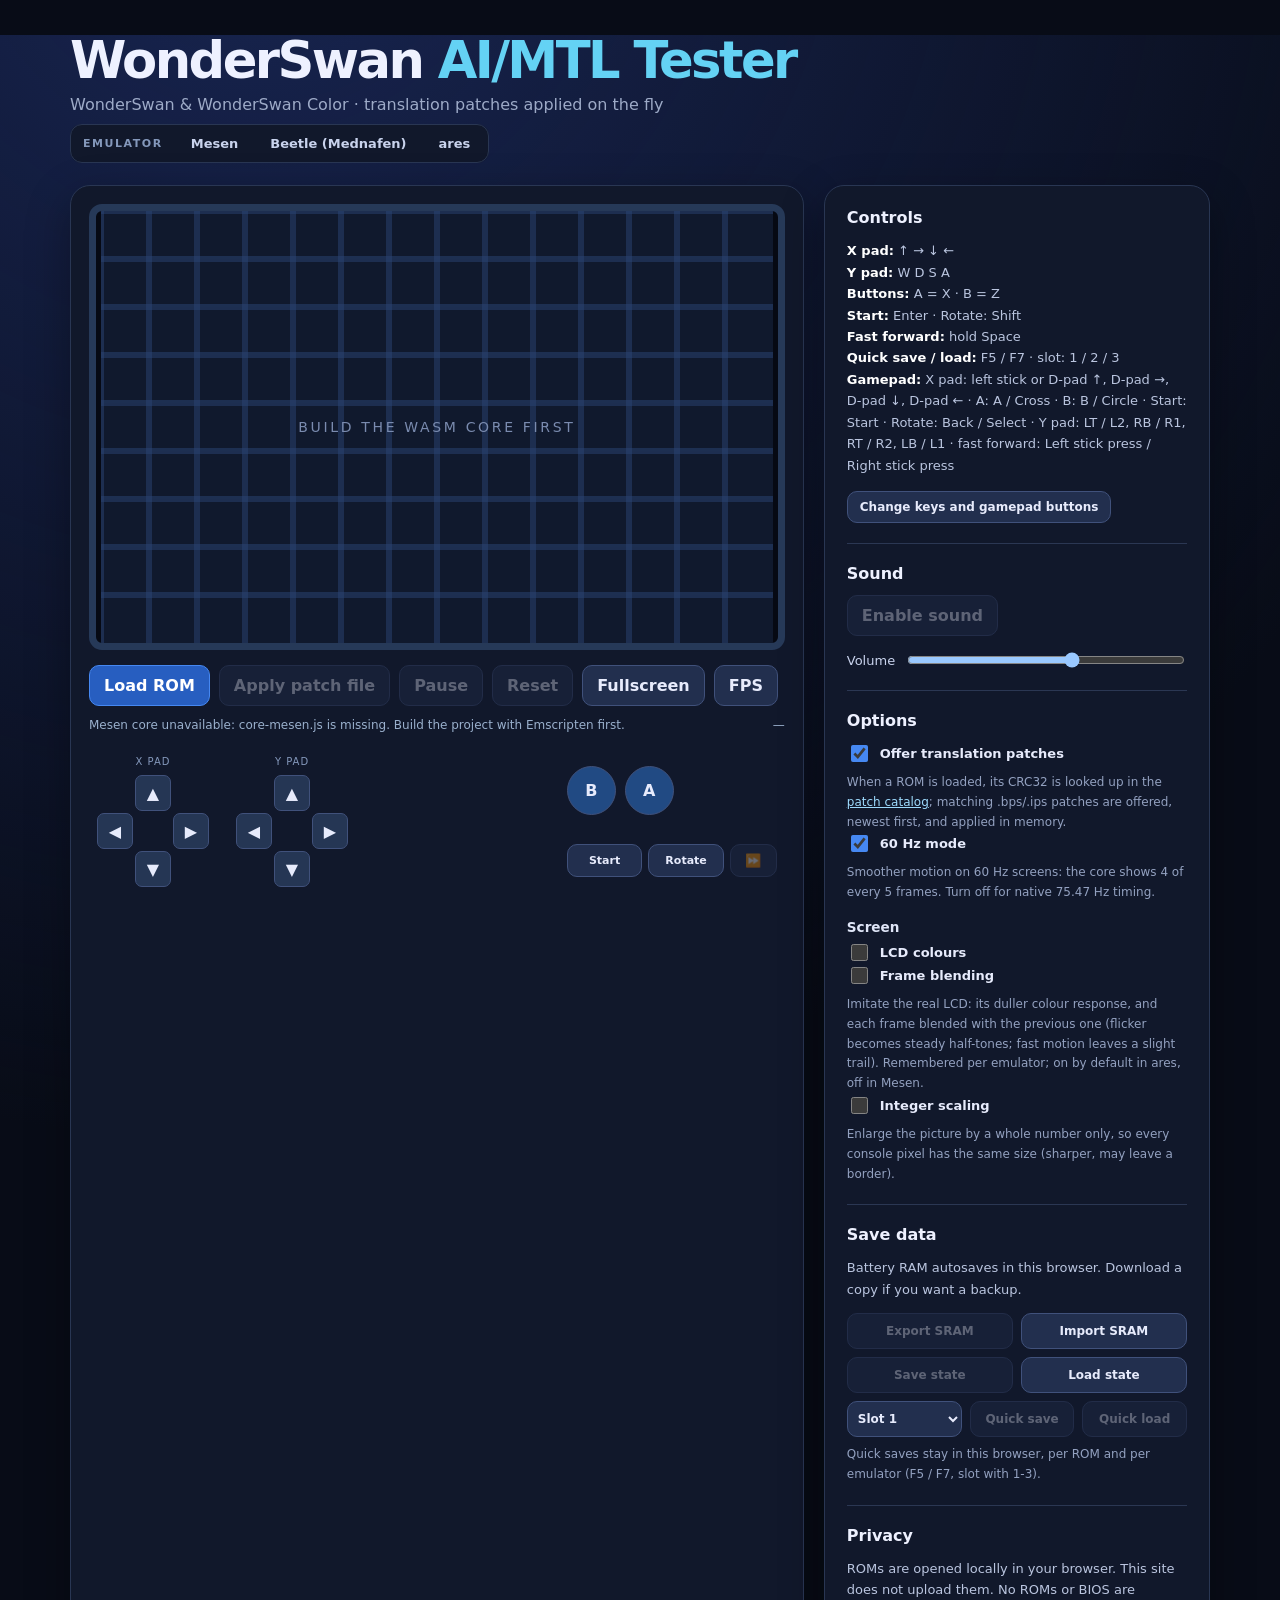
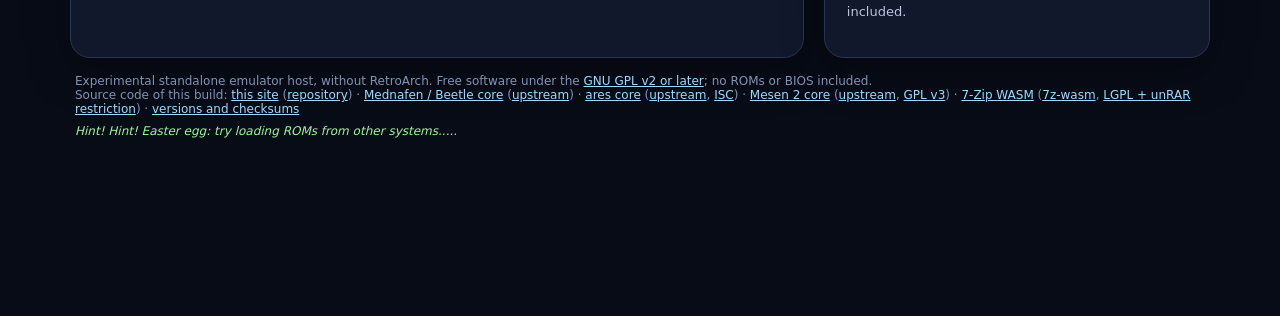
==== commit 53929d07: "Footer: a hint at the easter egg Co-Authored-By: Claude Opus 5.5 <noreply@anthropic.com> Claude-Sess" ====
--- a/site/index.html
+++ b/site/index.html
@@ -40,7 +40,8 @@
   <a href="./source/ares-source.tar.gz">ares core</a> (<a href="https://github.com/ares-emulator/ares" target="_blank" rel="noopener">upstream</a>, <a href="./ares-LICENSE.txt" target="_blank">ISC</a>) ·
   <a href="./source/mesen-source.tar.gz">Mesen 2 core</a> (<a href="https://github.com/libretro/MesenCE" target="_blank" rel="noopener">upstream</a>, <a href="./mesen-LICENSE.txt" target="_blank">GPL v3</a>) ·
   <a href="./source/7z-wasm-1.2.0-source.tar.gz">7-Zip WASM</a> (<a href="https://github.com/use-strict/7z-wasm" target="_blank" rel="noopener">7z-wasm</a>, <a href="./vendor/7z/License.txt" target="_blank">LGPL + unRAR restriction</a>) ·
-  <a href="./source/SOURCES.txt" target="_blank">versions and checksums</a></footer>
+  <a href="./source/SOURCES.txt" target="_blank">versions and checksums</a><br>
+  <span class="hint-egg">Hint! Hint! Easter egg: try loading ROMs from other systems.....</span></footer>
 </main>
 <dialog id="patch-dialog" aria-labelledby="patch-title">
  <form method="dialog" class="patch-form">
--- a/site/style.css
+++ b/site/style.css
@@ -1,4 +1,4 @@
-:root{color-scheme:dark;font-family:system-ui,-apple-system,Segoe UI,Arial,sans-serif;color:#eef1ff;background:#080c17}*{box-sizing:border-box}body{margin:0;background:radial-gradient(circle at 20% -10%,#182552,transparent 60%),#080c17}.shell{width:min(1140px,96vw);margin:35px auto}header{margin-bottom:22px}h1{font-size:clamp(2rem,5vw,3.2rem);letter-spacing:-.05em;line-height:1;margin:9px 0}h1 span{color:#64d2f4}header p{color:#9daac7;margin:7px 0}.tag{font-size:11px;letter-spacing:.19em;font-weight:800;color:#7f9fee}h2{font-size:1rem;margin:0 0 12px}.layout{display:grid;grid-template-columns:minmax(0,1.9fr) minmax(260px,1fr);gap:20px}.play-area,.settings{background:#11182b;border:1px solid #293653;border-radius:20px;padding:18px;box-shadow:0 15px 45px #0005}.screen-wrap{min-height:240px;border-radius:13px;position:relative;background:#060913;border:7px solid #263958;display:grid;place-items:center;overflow:hidden}.screen-wrap canvas{width:min(100%,672px);max-height:70vh;image-rendering:pixelated;image-rendering:crisp-edges;aspect-ratio:224/144;background:#0a1225;object-fit:contain}.screen-wrap canvas.portrait{width:min(65%,340px);aspect-ratio:144/224}.screen-wrap:fullscreen{background:#090e1a}.screen-wrap:fullscreen canvas{width:auto;height:100%;max-height:100%}.fps-counter{position:absolute;top:6px;left:6px;padding:2px 7px;border-radius:6px;background:#000a;color:#9df59d;font:700 12px/1.4 ui-monospace,SFMono-Regular,Menlo,Consolas,monospace;pointer-events:none;white-space:nowrap}#fps-toggle[aria-pressed=true]{background:#275ec0;border-color:#4688f2}#overlay{position:absolute;color:#7a8baf;letter-spacing:.19em;font-size:clamp(10px,1.5vw,14px);pointer-events:none;text-align:center}.toolbar{display:flex;flex-wrap:wrap;gap:9px;margin-top:15px}button,.file-button,.button-like{font:inherit;font-weight:700;border:1px solid #40517b;color:#e7ebfc;background:#222f4e;border-radius:10px;padding:10px 14px;cursor:pointer;touch-action:none;display:inline-block;text-align:center}button:hover:not(:disabled),.file-button:hover,.button-like:hover{background:#334772}button:disabled{opacity:.36;cursor:not-allowed}.primary{background:#275ec0;border-color:#4688f2;color:white}.status{display:flex;justify-content:space-between;gap:10px;color:#9ab0cd;font-size:12px;margin-top:12px;min-height:18px}.settings{padding:22px}.settings p{font-size:13px;color:#bac5df;line-height:1.65}.settings b{color:white}.settings hr{border:0;border-top:1px solid #2b3753;margin:20px 0}.button-grid{display:grid;grid-template-columns:1fr 1fr;gap:8px}.button-grid button,.button-grid .button-like{font-size:12px;padding:10px 5px}.volume{display:flex;align-items:center;gap:10px;margin-top:14px;color:#c9d3ed;font-size:13px}.volume input{flex:1;min-width:0}.touch-controls{display:flex;justify-content:space-between;gap:18px;padding:20px 8px 3px;user-select:none}.pads{display:flex;gap:27px}.pads small{color:#8498bb;display:block;text-align:center;font-size:10px;margin-bottom:8px;letter-spacing:.1em}.dpad{display:grid;grid-template-columns:repeat(3,36px);grid-template-rows:repeat(3,36px);gap:2px}.dpad button{padding:0;border-radius:7px;background:#253654}.dpad .up{grid-column:2;grid-row:1}.dpad .left{grid-column:1;grid-row:2}.dpad .right{grid-column:3;grid-row:2}.dpad .down{grid-column:2;grid-row:3}.touch-controls button.pressed{background:#55abdf!important;color:#071022}.action-pad{display:flex;align-items:center;gap:9px;flex-wrap:wrap;max-width:210px}.bubble{width:49px;height:49px;border-radius:50%;padding:0;background:#214a83}.small-buttons{display:flex;gap:6px;width:100%}.small-buttons button{flex:1;font-size:11px;padding:8px 1px}footer{font-size:12px;color:#8392b4;margin:16px 5px}a{color:#9ddafd}@media(max-width:840px){.layout{grid-template-columns:1fr}.settings{order:2}.shell{margin:15px auto}.pads{gap:14px}.dpad{grid-template-columns:repeat(3,29px);grid-template-rows:repeat(3,29px)}.screen-wrap{min-height:190px}.touch-controls{padding:18px 0 2px}}
+:root{color-scheme:dark;font-family:system-ui,-apple-system,Segoe UI,Arial,sans-serif;color:#eef1ff;background:#080c17}*{box-sizing:border-box}body{margin:0;background:radial-gradient(circle at 20% -10%,#182552,transparent 60%),#080c17}.shell{width:min(1140px,96vw);margin:35px auto}header{margin-bottom:22px}h1{font-size:clamp(2rem,5vw,3.2rem);letter-spacing:-.05em;line-height:1;margin:9px 0}h1 span{color:#64d2f4}header p{color:#9daac7;margin:7px 0}.tag{font-size:11px;letter-spacing:.19em;font-weight:800;color:#7f9fee}h2{font-size:1rem;margin:0 0 12px}.layout{display:grid;grid-template-columns:minmax(0,1.9fr) minmax(260px,1fr);gap:20px}.play-area,.settings{background:#11182b;border:1px solid #293653;border-radius:20px;padding:18px;box-shadow:0 15px 45px #0005}.screen-wrap{min-height:240px;border-radius:13px;position:relative;background:#060913;border:7px solid #263958;display:grid;place-items:center;overflow:hidden}.screen-wrap canvas{width:min(100%,672px);max-height:70vh;image-rendering:pixelated;image-rendering:crisp-edges;aspect-ratio:224/144;background:#0a1225;object-fit:contain}.screen-wrap canvas.portrait{width:min(65%,340px);aspect-ratio:144/224}.screen-wrap:fullscreen{background:#090e1a}.screen-wrap:fullscreen canvas{width:auto;height:100%;max-height:100%}.fps-counter{position:absolute;top:6px;left:6px;padding:2px 7px;border-radius:6px;background:#000a;color:#9df59d;font:700 12px/1.4 ui-monospace,SFMono-Regular,Menlo,Consolas,monospace;pointer-events:none;white-space:nowrap}#fps-toggle[aria-pressed=true]{background:#275ec0;border-color:#4688f2}#overlay{position:absolute;color:#7a8baf;letter-spacing:.19em;font-size:clamp(10px,1.5vw,14px);pointer-events:none;text-align:center}.toolbar{display:flex;flex-wrap:wrap;gap:9px;margin-top:15px}button,.file-button,.button-like{font:inherit;font-weight:700;border:1px solid #40517b;color:#e7ebfc;background:#222f4e;border-radius:10px;padding:10px 14px;cursor:pointer;touch-action:none;display:inline-block;text-align:center}button:hover:not(:disabled),.file-button:hover,.button-like:hover{background:#334772}button:disabled{opacity:.36;cursor:not-allowed}.primary{background:#275ec0;border-color:#4688f2;color:white}.status{display:flex;justify-content:space-between;gap:10px;color:#9ab0cd;font-size:12px;margin-top:12px;min-height:18px}.settings{padding:22px}.settings p{font-size:13px;color:#bac5df;line-height:1.65}.settings b{color:white}.settings hr{border:0;border-top:1px solid #2b3753;margin:20px 0}.button-grid{display:grid;grid-template-columns:1fr 1fr;gap:8px}.button-grid button,.button-grid .button-like{font-size:12px;padding:10px 5px}.volume{display:flex;align-items:center;gap:10px;margin-top:14px;color:#c9d3ed;font-size:13px}.volume input{flex:1;min-width:0}.touch-controls{display:flex;justify-content:space-between;gap:18px;padding:20px 8px 3px;user-select:none}.pads{display:flex;gap:27px}.pads small{color:#8498bb;display:block;text-align:center;font-size:10px;margin-bottom:8px;letter-spacing:.1em}.dpad{display:grid;grid-template-columns:repeat(3,36px);grid-template-rows:repeat(3,36px);gap:2px}.dpad button{padding:0;border-radius:7px;background:#253654}.dpad .up{grid-column:2;grid-row:1}.dpad .left{grid-column:1;grid-row:2}.dpad .right{grid-column:3;grid-row:2}.dpad .down{grid-column:2;grid-row:3}.touch-controls button.pressed{background:#55abdf!important;color:#071022}.action-pad{display:flex;align-items:center;gap:9px;flex-wrap:wrap;max-width:210px}.bubble{width:49px;height:49px;border-radius:50%;padding:0;background:#214a83}.small-buttons{display:flex;gap:6px;width:100%}.small-buttons button{flex:1;font-size:11px;padding:8px 1px}footer{font-size:12px;color:#8392b4;margin:16px 5px}.hint-egg{display:inline-block;margin-top:8px;color:#9df59d;font-style:italic}a{color:#9ddafd}@media(max-width:840px){.layout{grid-template-columns:1fr}.settings{order:2}.shell{margin:15px auto}.pads{gap:14px}.dpad{grid-template-columns:repeat(3,29px);grid-template-rows:repeat(3,29px)}.screen-wrap{min-height:190px}.touch-controls{padding:18px 0 2px}}
 .check{display:flex;align-items:center;gap:9px;font-size:13px;font-weight:700;color:#e7ebfc;cursor:pointer}.check input{width:17px;height:17px;accent-color:#4688f2}.settings p.hint{font-size:12px;color:#93a1c0;margin:8px 0 0}
 #sound.active{background:#1f5b45;border-color:#3fa77c}#sound.active:hover:not(:disabled){background:#27704f}
 #patch-dialog{background:#11182b;color:#eef1ff;border:1px solid #3a4c74;border-radius:18px;padding:0;width:min(640px,calc(100vw - 32px));max-height:min(86vh,760px);box-shadow:0 25px 70px #000a}#patch-dialog::backdrop{background:#03060ecc}.patch-form{display:flex;flex-direction:column;max-height:min(86vh,760px);padding:20px 22px}.patch-form h2{margin:0 0 6px;font-size:1.15rem}.patch-rom{margin:0;color:#9ddafd;font-size:13px;font-weight:700;overflow-wrap:anywhere}.patch-form .hint{font-size:12px;color:#93a1c0;margin:6px 0 12px}.patch-list{overflow:auto;display:flex;flex-direction:column;gap:8px;padding-right:2px;margin-bottom:16px}.patch-item{display:flex;gap:12px;align-items:flex-start;border:1px solid #2b3753;background:#0d1426;border-radius:12px;padding:11px 12px;cursor:pointer}.patch-item:has(input:checked){border-color:#4688f2;background:#152547}.patch-item input{margin-top:3px;accent-color:#4688f2;width:17px;height:17px;flex:none}.patch-text{display:flex;flex-direction:column;gap:3px;min-width:0}.patch-text strong{font-size:14px}.patch-variant{font-size:12px;color:#aebbd8;overflow-wrap:anywhere}.patch-meta{display:flex;flex-wrap:wrap;gap:5px;align-items:center;margin-top:3px;font-size:11px;color:#93a1c0}.chip{border:1px solid #3a4c74;border-radius:999px;padding:1px 8px;color:#d6def3}.chip.new{border-color:#3fa77c;color:#7fe0b5}.chip.old{border-color:#7a5a3a;color:#e0b07f}.patch-src{margin-left:2px}.patch-actions{display:flex;justify-content:flex-end;gap:9px;flex-wrap:wrap}
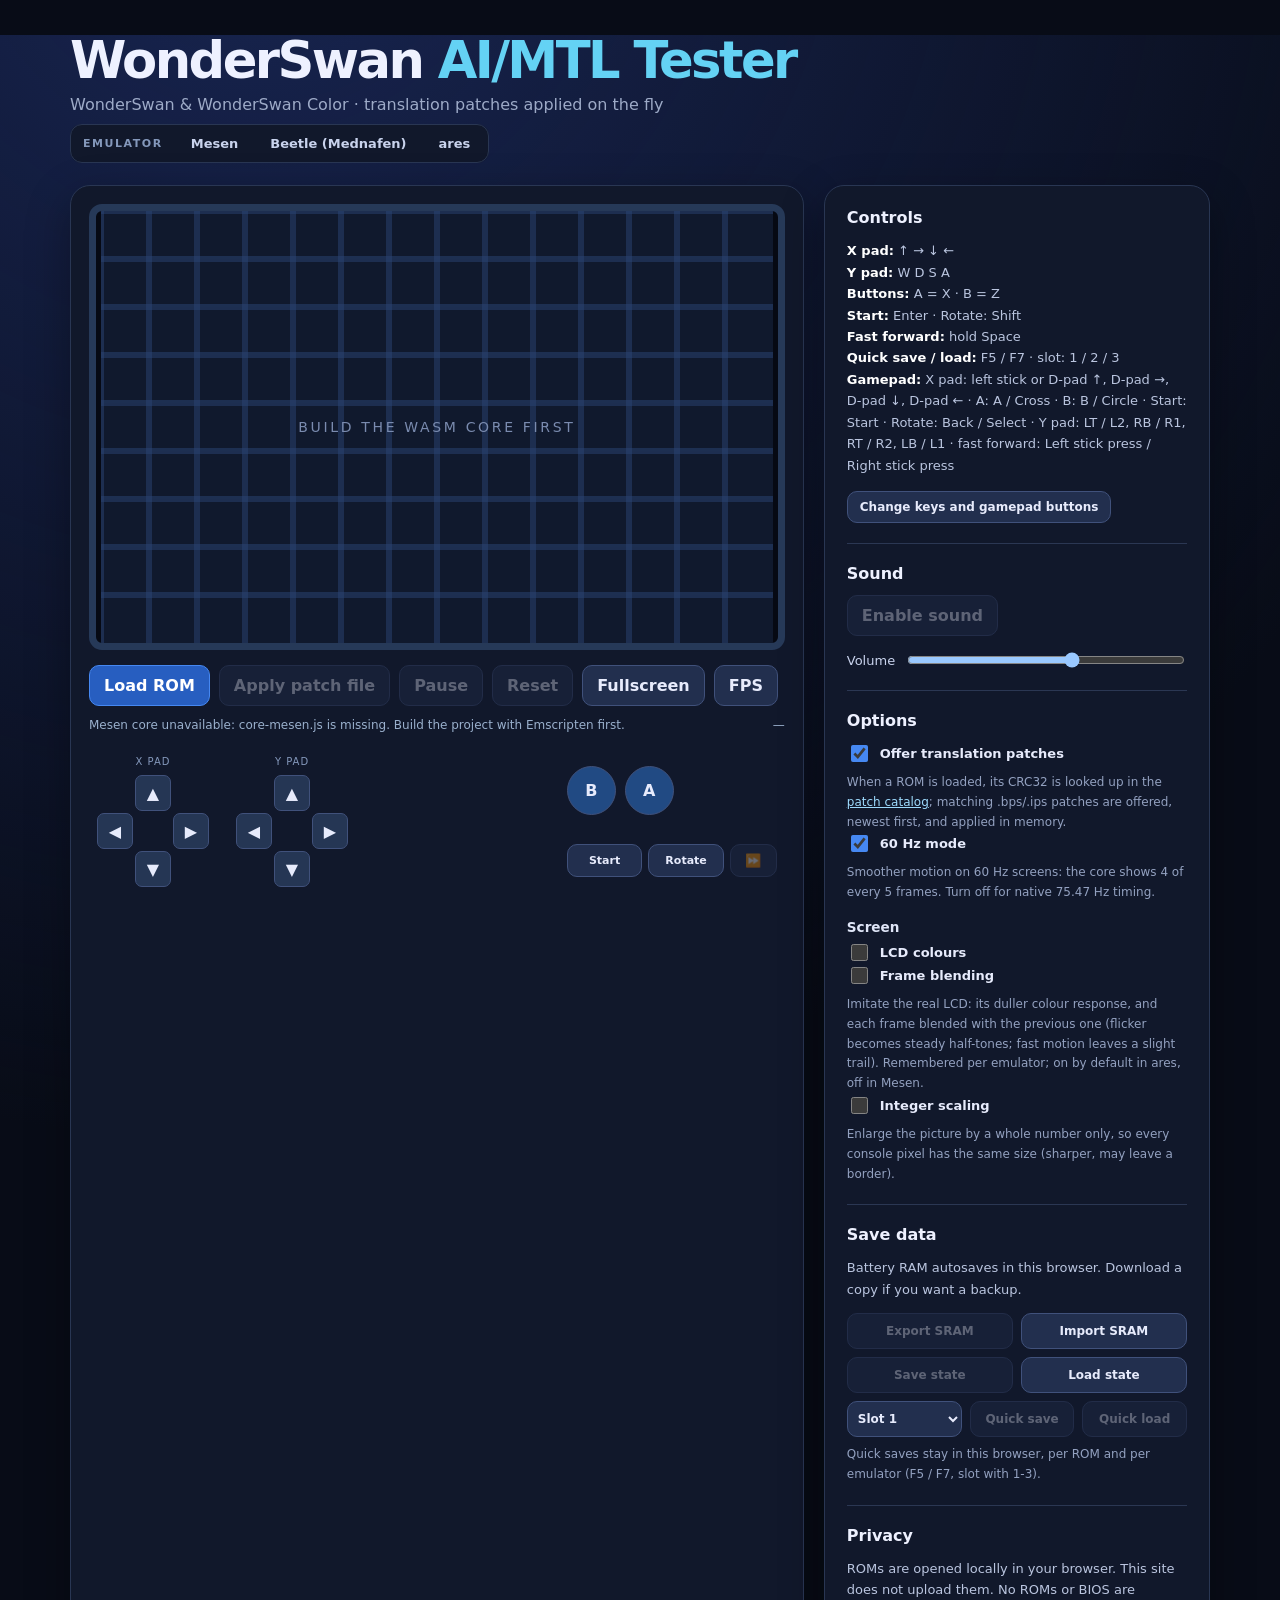
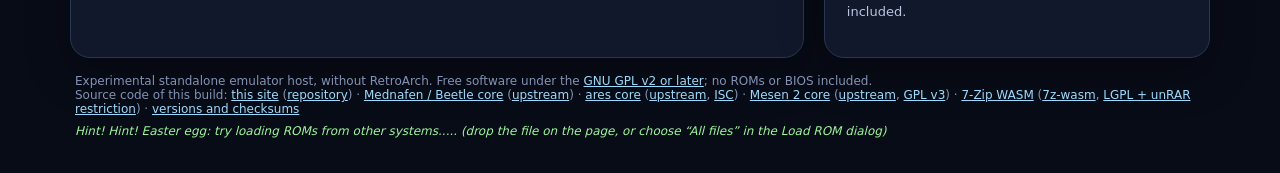
==== commit 4ba8fdfe: "Footer hint: how to load a ROM of another system Co-Authored-By: Claude Opus 5.5 <noreply@anthropic." ====
--- a/site/index.html
+++ b/site/index.html
@@ -41,7 +41,7 @@
   <a href="./source/mesen-source.tar.gz">Mesen 2 core</a> (<a href="https://github.com/libretro/MesenCE" target="_blank" rel="noopener">upstream</a>, <a href="./mesen-LICENSE.txt" target="_blank">GPL v3</a>) ·
   <a href="./source/7z-wasm-1.2.0-source.tar.gz">7-Zip WASM</a> (<a href="https://github.com/use-strict/7z-wasm" target="_blank" rel="noopener">7z-wasm</a>, <a href="./vendor/7z/License.txt" target="_blank">LGPL + unRAR restriction</a>) ·
   <a href="./source/SOURCES.txt" target="_blank">versions and checksums</a><br>
-  <span class="hint-egg">Hint! Hint! Easter egg: try loading ROMs from other systems.....</span></footer>
+  <span class="hint-egg">Hint! Hint! Easter egg: try loading ROMs from other systems..... (drop the file on the page, or choose “All files” in the Load ROM dialog)</span></footer>
 </main>
 <dialog id="patch-dialog" aria-labelledby="patch-title">
  <form method="dialog" class="patch-form">
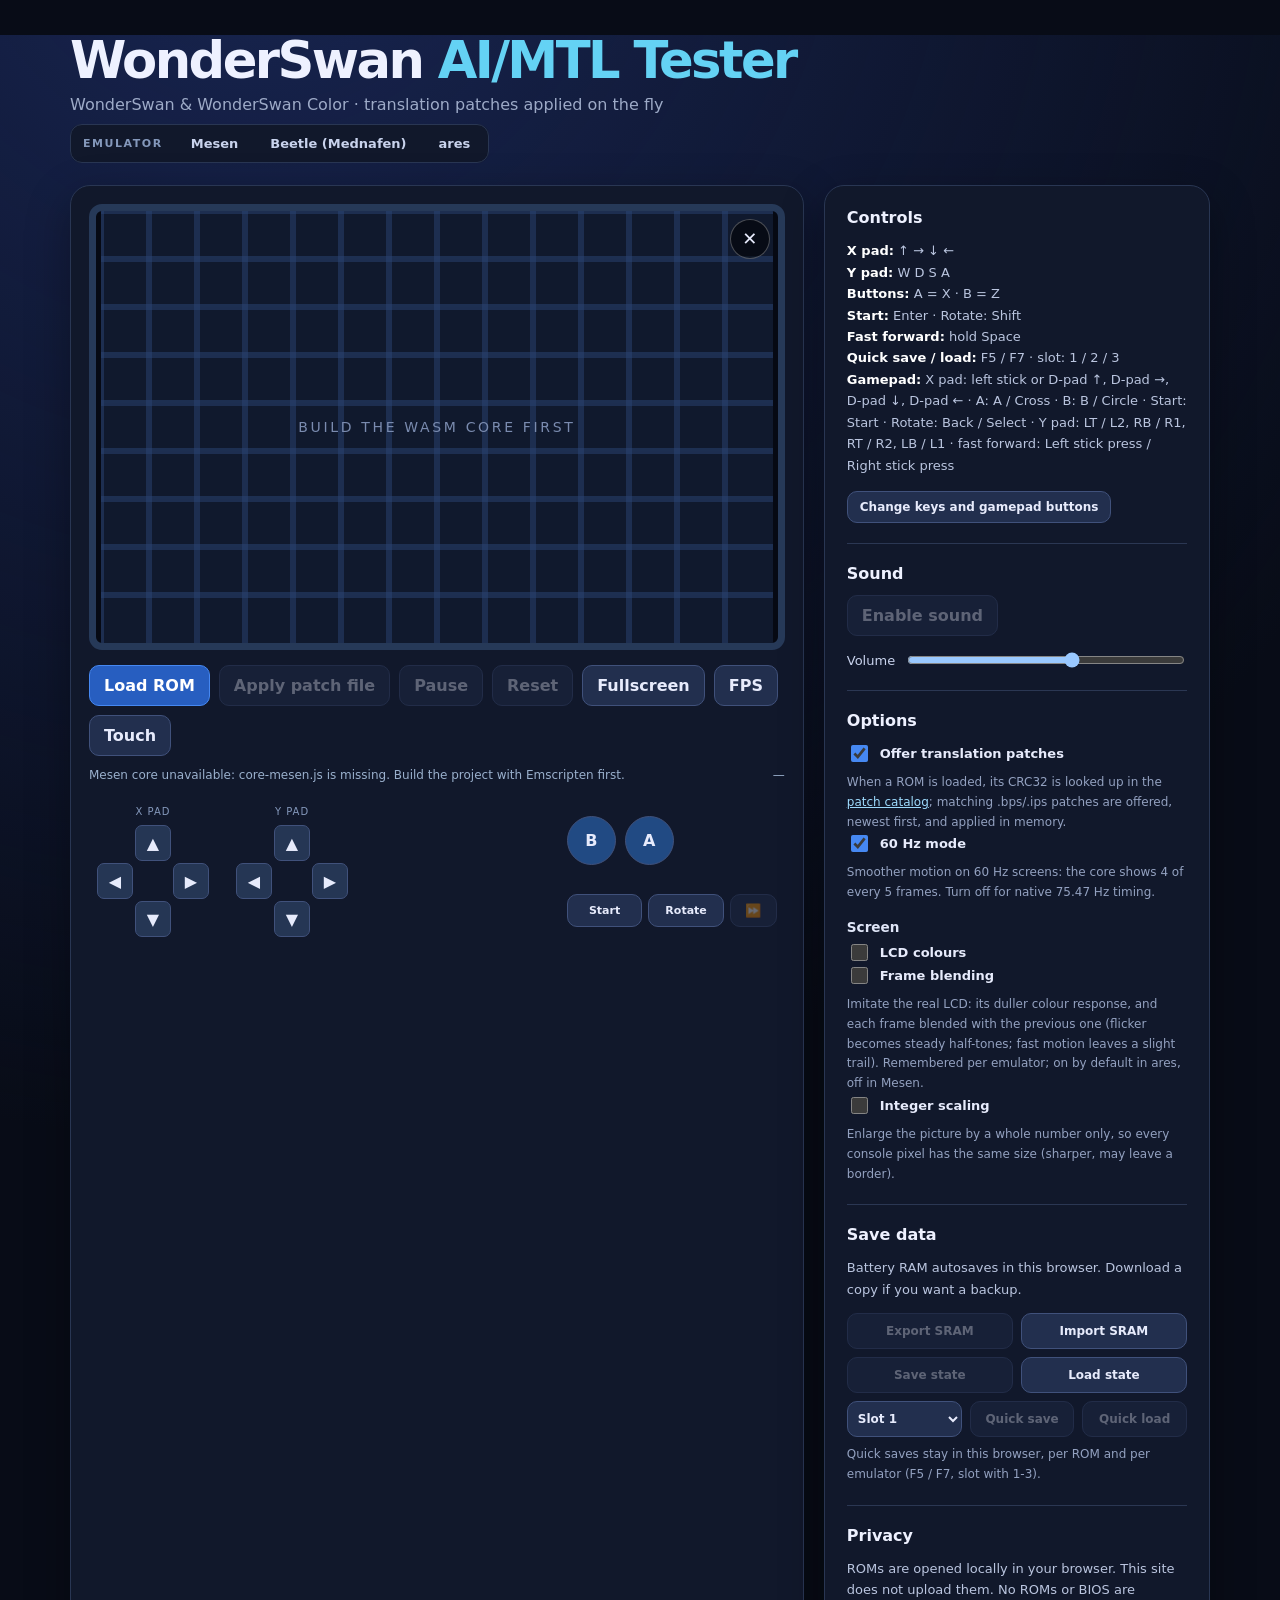
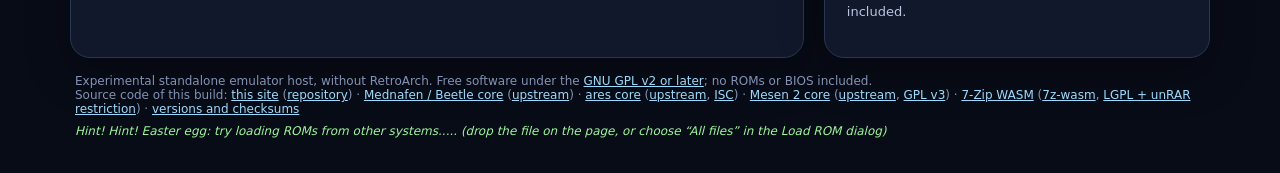
==== commit 46105211: "Touch button: touch controls over the picture in fullscreen With Touch on, Fullscreen moves the touc" ====
--- a/site/index.html
+++ b/site/index.html
@@ -15,8 +15,8 @@
   <div id="core-info" class="core-info" aria-live="polite"></div></div></header>
  <div class="layout">
  <section class="play-area" aria-label="Emulator">
-  <div class="screen-wrap"><canvas id="screen" width="224" height="144" aria-label="WonderSwan screen"></canvas><div id="overlay">LOAD A ROM TO BEGIN</div><div id="fps-counter" class="fps-counter" aria-live="off" hidden></div></div>
-  <div class="toolbar"><label class="primary file-button">Load ROM<input type="file" id="rom" accept=".ws,.wsc,.pc2,.zip,.7z" hidden></label><label class="file-button disabled" id="patch-file-label" title="Apply a .bps / .ips patch from this computer to the loaded ROM">Apply patch file<input type="file" id="patch-file" accept=".bps,.ips" hidden disabled></label><button id="pause" disabled>Pause</button><button id="reset" disabled>Reset</button><button id="fullscreen">Fullscreen</button><button id="fps-toggle" aria-pressed="false" title="Show the frames per second the emulator runs, and its speed (100% = the real console)">FPS</button></div>
+  <div class="screen-wrap"><canvas id="screen" width="224" height="144" aria-label="WonderSwan screen"></canvas><div id="overlay">LOAD A ROM TO BEGIN</div><div id="fps-counter" class="fps-counter" aria-live="off" hidden></div><button id="fs-exit" class="fs-exit" title="Leave fullscreen" aria-label="Leave fullscreen" hidden>✕</button></div>
+  <div class="toolbar"><label class="primary file-button">Load ROM<input type="file" id="rom" accept=".ws,.wsc,.pc2,.zip,.7z" hidden></label><label class="file-button disabled" id="patch-file-label" title="Apply a .bps / .ips patch from this computer to the loaded ROM">Apply patch file<input type="file" id="patch-file" accept=".bps,.ips" hidden disabled></label><button id="pause" disabled>Pause</button><button id="reset" disabled>Reset</button><button id="fullscreen">Fullscreen</button><button id="fps-toggle" aria-pressed="false" title="Show the frames per second the emulator runs, and its speed (100% = the real console)">FPS</button><button id="fs-touch" aria-pressed="false" title="In fullscreen, show the touch controls over the picture">Touch</button></div>
   <div class="status"><span id="status">Initializing…</span><span id="fps">—</span></div><p id="notice" class="notice" role="status" hidden></p>
   <div class="touch-controls" aria-label="Touch controls">
    <div class="pads"><div><small>X PAD</small><div class="dpad"><button class="up" data-bit="4">▲</button><button class="left" data-bit="6">◀</button><button class="right" data-bit="7">▶</button><button class="down" data-bit="5">▼</button></div></div><div><small>Y PAD</small><div class="dpad"><button class="up" data-bit="13">▲</button><button class="left" data-bit="10">◀</button><button class="right" data-bit="11">▶</button><button class="down" data-bit="12">▼</button></div></div></div>
--- a/site/style.css
+++ b/site/style.css
@@ -1,4 +1,4 @@
-:root{color-scheme:dark;font-family:system-ui,-apple-system,Segoe UI,Arial,sans-serif;color:#eef1ff;background:#080c17}*{box-sizing:border-box}body{margin:0;background:radial-gradient(circle at 20% -10%,#182552,transparent 60%),#080c17}.shell{width:min(1140px,96vw);margin:35px auto}header{margin-bottom:22px}h1{font-size:clamp(2rem,5vw,3.2rem);letter-spacing:-.05em;line-height:1;margin:9px 0}h1 span{color:#64d2f4}header p{color:#9daac7;margin:7px 0}.tag{font-size:11px;letter-spacing:.19em;font-weight:800;color:#7f9fee}h2{font-size:1rem;margin:0 0 12px}.layout{display:grid;grid-template-columns:minmax(0,1.9fr) minmax(260px,1fr);gap:20px}.play-area,.settings{background:#11182b;border:1px solid #293653;border-radius:20px;padding:18px;box-shadow:0 15px 45px #0005}.screen-wrap{min-height:240px;border-radius:13px;position:relative;background:#060913;border:7px solid #263958;display:grid;place-items:center;overflow:hidden}.screen-wrap canvas{width:min(100%,672px);max-height:70vh;image-rendering:pixelated;image-rendering:crisp-edges;aspect-ratio:224/144;background:#0a1225;object-fit:contain}.screen-wrap canvas.portrait{width:min(65%,340px);aspect-ratio:144/224}.screen-wrap:fullscreen{background:#090e1a}.screen-wrap:fullscreen canvas{width:auto;height:100%;max-height:100%}.fps-counter{position:absolute;top:6px;left:6px;padding:2px 7px;border-radius:6px;background:#000a;color:#9df59d;font:700 12px/1.4 ui-monospace,SFMono-Regular,Menlo,Consolas,monospace;pointer-events:none;white-space:nowrap}#fps-toggle[aria-pressed=true]{background:#275ec0;border-color:#4688f2}#overlay{position:absolute;color:#7a8baf;letter-spacing:.19em;font-size:clamp(10px,1.5vw,14px);pointer-events:none;text-align:center}.toolbar{display:flex;flex-wrap:wrap;gap:9px;margin-top:15px}button,.file-button,.button-like{font:inherit;font-weight:700;border:1px solid #40517b;color:#e7ebfc;background:#222f4e;border-radius:10px;padding:10px 14px;cursor:pointer;touch-action:none;display:inline-block;text-align:center}button:hover:not(:disabled),.file-button:hover,.button-like:hover{background:#334772}button:disabled{opacity:.36;cursor:not-allowed}.primary{background:#275ec0;border-color:#4688f2;color:white}.status{display:flex;justify-content:space-between;gap:10px;color:#9ab0cd;font-size:12px;margin-top:12px;min-height:18px}.settings{padding:22px}.settings p{font-size:13px;color:#bac5df;line-height:1.65}.settings b{color:white}.settings hr{border:0;border-top:1px solid #2b3753;margin:20px 0}.button-grid{display:grid;grid-template-columns:1fr 1fr;gap:8px}.button-grid button,.button-grid .button-like{font-size:12px;padding:10px 5px}.volume{display:flex;align-items:center;gap:10px;margin-top:14px;color:#c9d3ed;font-size:13px}.volume input{flex:1;min-width:0}.touch-controls{display:flex;justify-content:space-between;gap:18px;padding:20px 8px 3px;user-select:none}.pads{display:flex;gap:27px}.pads small{color:#8498bb;display:block;text-align:center;font-size:10px;margin-bottom:8px;letter-spacing:.1em}.dpad{display:grid;grid-template-columns:repeat(3,36px);grid-template-rows:repeat(3,36px);gap:2px}.dpad button{padding:0;border-radius:7px;background:#253654}.dpad .up{grid-column:2;grid-row:1}.dpad .left{grid-column:1;grid-row:2}.dpad .right{grid-column:3;grid-row:2}.dpad .down{grid-column:2;grid-row:3}.touch-controls button.pressed{background:#55abdf!important;color:#071022}.action-pad{display:flex;align-items:center;gap:9px;flex-wrap:wrap;max-width:210px}.bubble{width:49px;height:49px;border-radius:50%;padding:0;background:#214a83}.small-buttons{display:flex;gap:6px;width:100%}.small-buttons button{flex:1;font-size:11px;padding:8px 1px}footer{font-size:12px;color:#8392b4;margin:16px 5px}.hint-egg{display:inline-block;margin-top:8px;color:#9df59d;font-style:italic}a{color:#9ddafd}@media(max-width:840px){.layout{grid-template-columns:1fr}.settings{order:2}.shell{margin:15px auto}.pads{gap:14px}.dpad{grid-template-columns:repeat(3,29px);grid-template-rows:repeat(3,29px)}.screen-wrap{min-height:190px}.touch-controls{padding:18px 0 2px}}
+:root{color-scheme:dark;font-family:system-ui,-apple-system,Segoe UI,Arial,sans-serif;color:#eef1ff;background:#080c17}*{box-sizing:border-box}body{margin:0;background:radial-gradient(circle at 20% -10%,#182552,transparent 60%),#080c17}.shell{width:min(1140px,96vw);margin:35px auto}header{margin-bottom:22px}h1{font-size:clamp(2rem,5vw,3.2rem);letter-spacing:-.05em;line-height:1;margin:9px 0}h1 span{color:#64d2f4}header p{color:#9daac7;margin:7px 0}.tag{font-size:11px;letter-spacing:.19em;font-weight:800;color:#7f9fee}h2{font-size:1rem;margin:0 0 12px}.layout{display:grid;grid-template-columns:minmax(0,1.9fr) minmax(260px,1fr);gap:20px}.play-area,.settings{background:#11182b;border:1px solid #293653;border-radius:20px;padding:18px;box-shadow:0 15px 45px #0005}.screen-wrap{min-height:240px;border-radius:13px;position:relative;background:#060913;border:7px solid #263958;display:grid;place-items:center;overflow:hidden}.screen-wrap canvas{width:min(100%,672px);max-height:70vh;image-rendering:pixelated;image-rendering:crisp-edges;aspect-ratio:224/144;background:#0a1225;object-fit:contain}.screen-wrap canvas.portrait{width:min(65%,340px);aspect-ratio:144/224}.screen-wrap:fullscreen,.screen-wrap.pseudo-full{background:#090e1a}.screen-wrap:fullscreen,.screen-wrap.pseudo-full{border:0;border-radius:0}.screen-wrap:fullscreen canvas,.screen-wrap.pseudo-full canvas{position:absolute;inset:0;margin:auto;width:100%;height:100%;max-height:100%;aspect-ratio:auto;object-fit:contain}.screen-wrap.pseudo-full{position:fixed;inset:0;z-index:50;border:0;border-radius:0;min-height:0}.fs-exit{position:absolute;top:max(8px,env(safe-area-inset-top));right:max(8px,env(safe-area-inset-right));z-index:3;width:40px;height:40px;padding:0;border-radius:50%;background:#0008;border-color:#fff4;font-size:18px;line-height:1}.touch-controls.on-screen{position:absolute;left:0;right:0;bottom:0;z-index:2;display:flex;justify-content:space-between;align-items:flex-end;gap:10px;padding:10px max(12px,env(safe-area-inset-right)) max(14px,env(safe-area-inset-bottom)) max(12px,env(safe-area-inset-left));pointer-events:none;opacity:.6}.touch-controls.on-screen>*{pointer-events:auto}.touch-controls.on-screen small{display:none}.touch-controls.on-screen button{background:#ffffff1f;border-color:#ffffff66;color:#fff;-webkit-user-select:none;user-select:none}.touch-controls.on-screen .pads{gap:12px}.touch-controls.on-screen button:hover:not(:disabled){background:#ffffff1f}.touch-controls.on-screen button.pressed{background:#55abdfcc!important}@media (orientation:portrait){.screen-wrap:has(.on-screen) canvas{object-position:50% 22%}}.touch-controls.on-screen .dpad{grid-template-columns:repeat(3,clamp(34px,10vmin,52px));grid-template-rows:repeat(3,clamp(34px,10vmin,52px))}.touch-controls.on-screen .bubble{width:clamp(50px,14vmin,70px);height:clamp(50px,14vmin,70px);font-size:1.2em}.touch-controls.on-screen .action-pad{max-width:clamp(150px,36vmin,220px);justify-content:flex-end}@media (orientation:landscape){.touch-controls.on-screen{top:0;align-items:center}.touch-controls.on-screen .pads{flex-direction:column;gap:18px}}.fps-counter{position:absolute;top:6px;left:6px;padding:2px 7px;border-radius:6px;background:#000a;color:#9df59d;font:700 12px/1.4 ui-monospace,SFMono-Regular,Menlo,Consolas,monospace;pointer-events:none;white-space:nowrap}#fs-touch[aria-pressed=true],#fps-toggle[aria-pressed=true]{background:#275ec0;border-color:#4688f2}#overlay{position:absolute;color:#7a8baf;letter-spacing:.19em;font-size:clamp(10px,1.5vw,14px);pointer-events:none;text-align:center}.toolbar{display:flex;flex-wrap:wrap;gap:9px;margin-top:15px}button,.file-button,.button-like{font:inherit;font-weight:700;border:1px solid #40517b;color:#e7ebfc;background:#222f4e;border-radius:10px;padding:10px 14px;cursor:pointer;touch-action:none;display:inline-block;text-align:center}button:hover:not(:disabled),.file-button:hover,.button-like:hover{background:#334772}button:disabled{opacity:.36;cursor:not-allowed}.primary{background:#275ec0;border-color:#4688f2;color:white}.status{display:flex;justify-content:space-between;gap:10px;color:#9ab0cd;font-size:12px;margin-top:12px;min-height:18px}.settings{padding:22px}.settings p{font-size:13px;color:#bac5df;line-height:1.65}.settings b{color:white}.settings hr{border:0;border-top:1px solid #2b3753;margin:20px 0}.button-grid{display:grid;grid-template-columns:1fr 1fr;gap:8px}.button-grid button,.button-grid .button-like{font-size:12px;padding:10px 5px}.volume{display:flex;align-items:center;gap:10px;margin-top:14px;color:#c9d3ed;font-size:13px}.volume input{flex:1;min-width:0}.touch-controls{display:flex;justify-content:space-between;gap:18px;padding:20px 8px 3px;user-select:none}.pads{display:flex;gap:27px}.pads small{color:#8498bb;display:block;text-align:center;font-size:10px;margin-bottom:8px;letter-spacing:.1em}.dpad{display:grid;grid-template-columns:repeat(3,36px);grid-template-rows:repeat(3,36px);gap:2px}.dpad button{padding:0;border-radius:7px;background:#253654}.dpad .up{grid-column:2;grid-row:1}.dpad .left{grid-column:1;grid-row:2}.dpad .right{grid-column:3;grid-row:2}.dpad .down{grid-column:2;grid-row:3}.touch-controls button.pressed{background:#55abdf!important;color:#071022}.action-pad{display:flex;align-items:center;gap:9px;flex-wrap:wrap;max-width:210px}.bubble{width:49px;height:49px;border-radius:50%;padding:0;background:#214a83}.small-buttons{display:flex;gap:6px;width:100%}.small-buttons button{flex:1;font-size:11px;padding:8px 1px}footer{font-size:12px;color:#8392b4;margin:16px 5px}.hint-egg{display:inline-block;margin-top:8px;color:#9df59d;font-style:italic}a{color:#9ddafd}@media(max-width:840px){.layout{grid-template-columns:1fr}.settings{order:2}.shell{margin:15px auto}.pads{gap:14px}.dpad{grid-template-columns:repeat(3,29px);grid-template-rows:repeat(3,29px)}.screen-wrap{min-height:190px}.touch-controls{padding:18px 0 2px}}
 .check{display:flex;align-items:center;gap:9px;font-size:13px;font-weight:700;color:#e7ebfc;cursor:pointer}.check input{width:17px;height:17px;accent-color:#4688f2}.settings p.hint{font-size:12px;color:#93a1c0;margin:8px 0 0}
 #sound.active{background:#1f5b45;border-color:#3fa77c}#sound.active:hover:not(:disabled){background:#27704f}
 #patch-dialog{background:#11182b;color:#eef1ff;border:1px solid #3a4c74;border-radius:18px;padding:0;width:min(640px,calc(100vw - 32px));max-height:min(86vh,760px);box-shadow:0 25px 70px #000a}#patch-dialog::backdrop{background:#03060ecc}.patch-form{display:flex;flex-direction:column;max-height:min(86vh,760px);padding:20px 22px}.patch-form h2{margin:0 0 6px;font-size:1.15rem}.patch-rom{margin:0;color:#9ddafd;font-size:13px;font-weight:700;overflow-wrap:anywhere}.patch-form .hint{font-size:12px;color:#93a1c0;margin:6px 0 12px}.patch-list{overflow:auto;display:flex;flex-direction:column;gap:8px;padding-right:2px;margin-bottom:16px}.patch-item{display:flex;gap:12px;align-items:flex-start;border:1px solid #2b3753;background:#0d1426;border-radius:12px;padding:11px 12px;cursor:pointer}.patch-item:has(input:checked){border-color:#4688f2;background:#152547}.patch-item input{margin-top:3px;accent-color:#4688f2;width:17px;height:17px;flex:none}.patch-text{display:flex;flex-direction:column;gap:3px;min-width:0}.patch-text strong{font-size:14px}.patch-variant{font-size:12px;color:#aebbd8;overflow-wrap:anywhere}.patch-meta{display:flex;flex-wrap:wrap;gap:5px;align-items:center;margin-top:3px;font-size:11px;color:#93a1c0}.chip{border:1px solid #3a4c74;border-radius:999px;padding:1px 8px;color:#d6def3}.chip.new{border-color:#3fa77c;color:#7fe0b5}.chip.old{border-color:#7a5a3a;color:#e0b07f}.patch-src{margin-left:2px}.patch-actions{display:flex;justify-content:flex-end;gap:9px;flex-wrap:wrap}
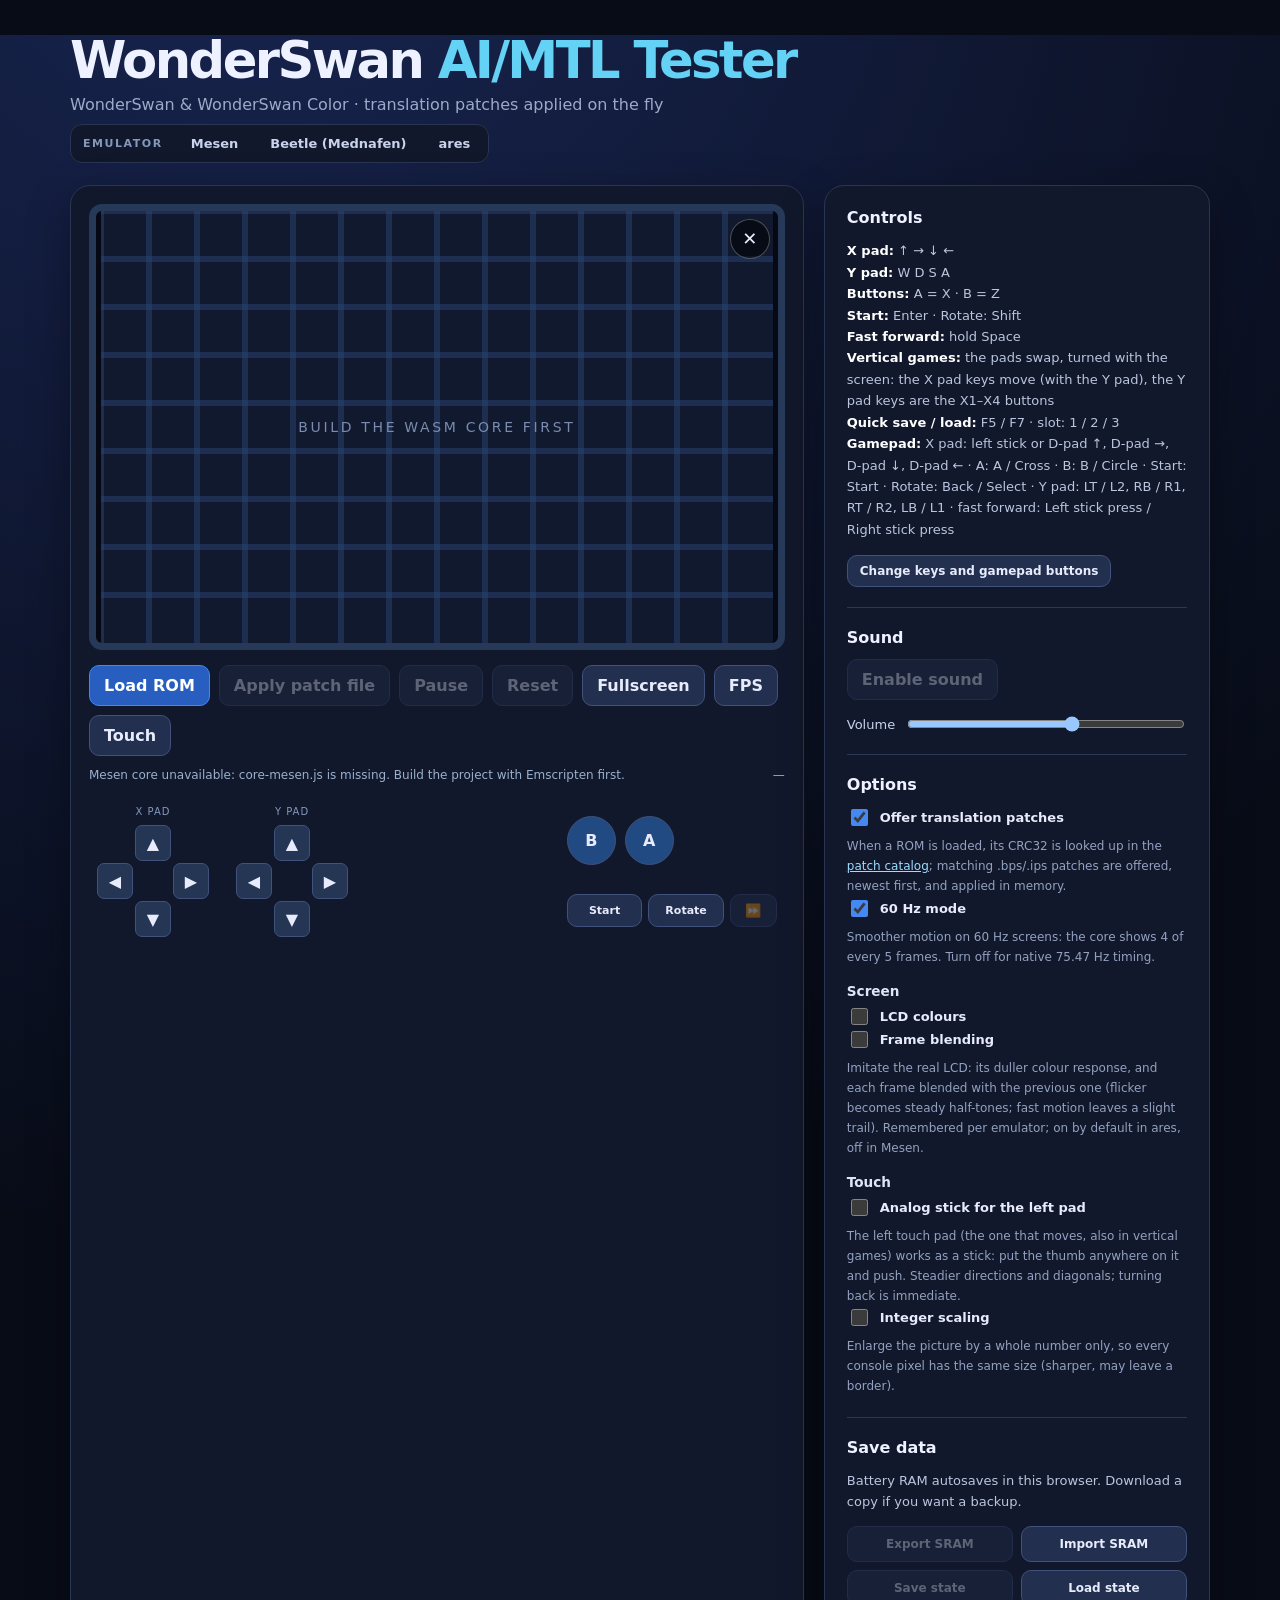
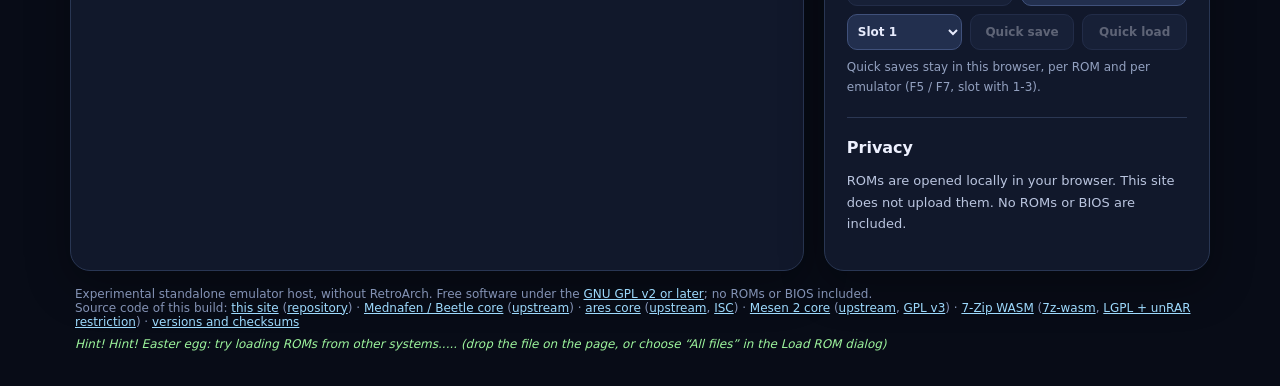
==== commit a50b62c5: "Option: analog stick for the left touch pad The centre is where the thumb lands; pushing gives up to" ====
--- a/site/index.html
+++ b/site/index.html
@@ -29,6 +29,7 @@
   <hr><h2>Options</h2><label class="check"><input type="checkbox" id="opt-patches" checked> Offer translation patches</label><p class="hint">When a ROM is loaded, its CRC32 is looked up in the <a href="https://github.com/mariovirgili/WonderSwan_bps_repo/blob/main/TITLES.md" target="_blank" rel="noopener">patch catalog</a>; matching .bps/.ips patches are offered, newest first, and applied in memory.</p>
   <label class="check"><input type="checkbox" id="opt-60hz" checked> 60 Hz mode</label><p class="hint">Smoother motion on 60 Hz screens: the core shows 4 of every 5 frames. Turn off for native 75.47 Hz timing.<span id="opt-60hz-note" hidden> Mednafen only: ares and Mesen always run at 75.47 Hz.</span></p>
   <h3>Screen</h3><label class="check"><input type="checkbox" id="opt-lcd"> LCD colours</label><label class="check"><input type="checkbox" id="opt-blend"> Frame blending</label><p class="hint">Imitate the real LCD: its duller colour response, and each frame blended with the previous one (flicker becomes steady half-tones; fast motion leaves a slight trail). Remembered per emulator; on by default in ares, off in Mesen.<span id="opt-screen-note" hidden> Mesen and ares only.</span></p>
+  <h3>Touch</h3><label class="check"><input type="checkbox" id="opt-stick"> Analog stick for the left pad</label><p class="hint">The left touch pad (the one that moves, also in vertical games) works as a stick: put the thumb anywhere on it and push. Steadier directions and diagonals; turning back is immediate.</p>
   <label class="check"><input type="checkbox" id="opt-integer"> Integer scaling</label><p class="hint">Enlarge the picture by a whole number only, so every console pixel has the same size (sharper, may leave a border).</p>
   <hr><h2>Save data</h2><p>Battery RAM autosaves in this browser. Download a copy if you want a backup.</p><div class="button-grid"><button id="export-save" disabled>Export SRAM</button><label class="button-like">Import SRAM<input id="import-save" type="file" accept=".sav,.srm" hidden></label><button id="export-state" disabled>Save state</button><label class="button-like">Load state<input id="import-state" type="file" accept=".state,.bin" hidden></label></div><div class="quick"><select id="slot" aria-label="Quick-save slot"><option value="1">Slot 1</option><option value="2">Slot 2</option><option value="3">Slot 3</option></select><button id="qsave" disabled>Quick save</button><button id="qload" disabled>Quick load</button></div><p class="hint">Quick saves stay in this browser, per ROM and per emulator (F5 / F7, slot with 1-3).</p>
   <hr><h2>Privacy</h2><p>ROMs are opened locally in your browser. This site does not upload them. No ROMs or BIOS are included.</p>
--- a/site/style.css
+++ b/site/style.css
@@ -1,4 +1,4 @@
-:root{color-scheme:dark;font-family:system-ui,-apple-system,Segoe UI,Arial,sans-serif;color:#eef1ff;background:#080c17}*{box-sizing:border-box}body{margin:0;background:radial-gradient(circle at 20% -10%,#182552,transparent 60%),#080c17}.shell{width:min(1140px,96vw);margin:35px auto}header{margin-bottom:22px}h1{font-size:clamp(2rem,5vw,3.2rem);letter-spacing:-.05em;line-height:1;margin:9px 0}h1 span{color:#64d2f4}header p{color:#9daac7;margin:7px 0}.tag{font-size:11px;letter-spacing:.19em;font-weight:800;color:#7f9fee}h2{font-size:1rem;margin:0 0 12px}.layout{display:grid;grid-template-columns:minmax(0,1.9fr) minmax(260px,1fr);gap:20px}.play-area,.settings{background:#11182b;border:1px solid #293653;border-radius:20px;padding:18px;box-shadow:0 15px 45px #0005}.screen-wrap{min-height:240px;border-radius:13px;position:relative;background:#060913;border:7px solid #263958;display:grid;place-items:center;overflow:hidden}.screen-wrap canvas{width:min(100%,672px);max-height:70vh;image-rendering:pixelated;image-rendering:crisp-edges;aspect-ratio:224/144;background:#0a1225;object-fit:contain}.screen-wrap canvas.portrait{width:min(65%,340px);aspect-ratio:144/224}.screen-wrap:fullscreen,.screen-wrap.pseudo-full{background:#090e1a}.screen-wrap:fullscreen,.screen-wrap.pseudo-full{border:0;border-radius:0}.screen-wrap:fullscreen canvas,.screen-wrap.pseudo-full canvas{position:absolute;inset:0;margin:auto;width:100%;height:100%;max-height:100%;aspect-ratio:auto;object-fit:contain}.screen-wrap.pseudo-full{position:fixed;inset:0;z-index:50;border:0;border-radius:0;min-height:0}.fs-exit{position:absolute;top:max(8px,env(safe-area-inset-top));right:max(8px,env(safe-area-inset-right));z-index:3;width:40px;height:40px;padding:0;border-radius:50%;background:#0008;border-color:#fff4;font-size:18px;line-height:1}.touch-controls.on-screen{position:absolute;left:0;right:0;bottom:0;z-index:2;display:flex;justify-content:space-between;align-items:flex-end;gap:10px;padding:10px max(12px,env(safe-area-inset-right)) max(14px,env(safe-area-inset-bottom)) max(12px,env(safe-area-inset-left));pointer-events:none;opacity:.6}.touch-controls.on-screen>*{pointer-events:auto}.touch-controls.on-screen small{display:none}.touch-controls.on-screen button{background:#ffffff1f;border-color:#ffffff66;color:#fff;-webkit-user-select:none;user-select:none}.touch-controls.on-screen .pads{gap:12px}.touch-controls.on-screen button:hover:not(:disabled){background:#ffffff1f}.touch-controls.on-screen button.pressed{background:#55abdfcc!important}@media (orientation:portrait){.screen-wrap:has(.on-screen) canvas{object-position:50% 22%}}.touch-controls.on-screen .dpad{grid-template-columns:repeat(3,clamp(34px,10vmin,52px));grid-template-rows:repeat(3,clamp(34px,10vmin,52px))}.touch-controls.on-screen .bubble{width:clamp(50px,14vmin,70px);height:clamp(50px,14vmin,70px);font-size:1.2em}.touch-controls.on-screen .action-pad{max-width:clamp(150px,36vmin,220px);justify-content:flex-end}@media (orientation:landscape){.touch-controls.on-screen{top:0;align-items:center}.touch-controls.on-screen .pads{flex-direction:column;gap:18px}}.fps-counter{position:absolute;top:6px;left:6px;padding:2px 7px;border-radius:6px;background:#000a;color:#9df59d;font:700 12px/1.4 ui-monospace,SFMono-Regular,Menlo,Consolas,monospace;pointer-events:none;white-space:nowrap}#fs-touch[aria-pressed=true],#fps-toggle[aria-pressed=true]{background:#275ec0;border-color:#4688f2}#overlay{position:absolute;color:#7a8baf;letter-spacing:.19em;font-size:clamp(10px,1.5vw,14px);pointer-events:none;text-align:center}.toolbar{display:flex;flex-wrap:wrap;gap:9px;margin-top:15px}button,.file-button,.button-like{font:inherit;font-weight:700;border:1px solid #40517b;color:#e7ebfc;background:#222f4e;border-radius:10px;padding:10px 14px;cursor:pointer;touch-action:none;display:inline-block;text-align:center}button:hover:not(:disabled),.file-button:hover,.button-like:hover{background:#334772}button:disabled{opacity:.36;cursor:not-allowed}.primary{background:#275ec0;border-color:#4688f2;color:white}.status{display:flex;justify-content:space-between;gap:10px;color:#9ab0cd;font-size:12px;margin-top:12px;min-height:18px}.settings{padding:22px}.settings p{font-size:13px;color:#bac5df;line-height:1.65}.settings b{color:white}.settings hr{border:0;border-top:1px solid #2b3753;margin:20px 0}.button-grid{display:grid;grid-template-columns:1fr 1fr;gap:8px}.button-grid button,.button-grid .button-like{font-size:12px;padding:10px 5px}.volume{display:flex;align-items:center;gap:10px;margin-top:14px;color:#c9d3ed;font-size:13px}.volume input{flex:1;min-width:0}.touch-controls{display:flex;justify-content:space-between;gap:18px;padding:20px 8px 3px;user-select:none}.pads{display:flex;gap:27px}.pads small{color:#8498bb;display:block;text-align:center;font-size:10px;margin-bottom:8px;letter-spacing:.1em}.dpad{display:grid;grid-template-columns:repeat(3,36px);grid-template-rows:repeat(3,36px);gap:2px}.dpad button{padding:0;border-radius:7px;background:#253654}.dpad .up{grid-column:2;grid-row:1}.dpad .left{grid-column:1;grid-row:2}.dpad .right{grid-column:3;grid-row:2}.dpad .down{grid-column:2;grid-row:3}.touch-controls button.pressed{background:#55abdf!important;color:#071022}.action-pad{display:flex;align-items:center;gap:9px;flex-wrap:wrap;max-width:210px}.bubble{width:49px;height:49px;border-radius:50%;padding:0;background:#214a83}.small-buttons{display:flex;gap:6px;width:100%}.small-buttons button{flex:1;font-size:11px;padding:8px 1px}footer{font-size:12px;color:#8392b4;margin:16px 5px}.hint-egg{display:inline-block;margin-top:8px;color:#9df59d;font-style:italic}a{color:#9ddafd}@media(max-width:840px){.layout{grid-template-columns:1fr}.settings{order:2}.shell{margin:15px auto}.pads{gap:14px}.dpad{grid-template-columns:repeat(3,29px);grid-template-rows:repeat(3,29px)}.screen-wrap{min-height:190px}.touch-controls{padding:18px 0 2px}}
+:root{color-scheme:dark;font-family:system-ui,-apple-system,Segoe UI,Arial,sans-serif;color:#eef1ff;background:#080c17}*{box-sizing:border-box}body{margin:0;background:radial-gradient(circle at 20% -10%,#182552,transparent 60%),#080c17}.shell{width:min(1140px,96vw);margin:35px auto}header{margin-bottom:22px}h1{font-size:clamp(2rem,5vw,3.2rem);letter-spacing:-.05em;line-height:1;margin:9px 0}h1 span{color:#64d2f4}header p{color:#9daac7;margin:7px 0}.tag{font-size:11px;letter-spacing:.19em;font-weight:800;color:#7f9fee}h2{font-size:1rem;margin:0 0 12px}.layout{display:grid;grid-template-columns:minmax(0,1.9fr) minmax(260px,1fr);gap:20px}.play-area,.settings{background:#11182b;border:1px solid #293653;border-radius:20px;padding:18px;box-shadow:0 15px 45px #0005}.screen-wrap{min-height:240px;border-radius:13px;position:relative;background:#060913;border:7px solid #263958;display:grid;place-items:center;overflow:hidden}.screen-wrap canvas{width:min(100%,672px);max-height:70vh;image-rendering:pixelated;image-rendering:crisp-edges;aspect-ratio:224/144;background:#0a1225;object-fit:contain}.screen-wrap canvas.portrait{width:min(65%,340px);aspect-ratio:144/224}.screen-wrap:fullscreen,.screen-wrap.pseudo-full{background:#090e1a}.screen-wrap:fullscreen,.screen-wrap.pseudo-full{border:0;border-radius:0}.screen-wrap:fullscreen canvas,.screen-wrap.pseudo-full canvas{position:absolute;inset:0;margin:auto;width:100%;height:100%;max-height:100%;aspect-ratio:auto;object-fit:contain}.screen-wrap.pseudo-full{position:fixed;inset:0;z-index:50;border:0;border-radius:0;min-height:0}.fs-exit{position:absolute;top:max(8px,env(safe-area-inset-top));right:max(8px,env(safe-area-inset-right));z-index:3;width:40px;height:40px;padding:0;border-radius:50%;background:#0008;border-color:#fff4;font-size:18px;line-height:1}.touch-controls.on-screen{position:absolute;left:0;right:0;bottom:0;z-index:2;display:flex;justify-content:space-between;align-items:flex-end;gap:10px;padding:10px max(12px,env(safe-area-inset-right)) max(14px,env(safe-area-inset-bottom)) max(12px,env(safe-area-inset-left));pointer-events:none;opacity:.6}.touch-controls.on-screen>*{pointer-events:auto}.touch-controls.on-screen small{display:none}.touch-controls.on-screen button{background:#ffffff1f;border-color:#ffffff66;color:#fff;-webkit-user-select:none;user-select:none}.touch-controls.on-screen .pads{gap:12px}.touch-controls.on-screen button:hover:not(:disabled){background:#ffffff1f}.touch-controls.on-screen button.pressed{background:#55abdfcc!important}@media (orientation:portrait){.screen-wrap:has(.on-screen) canvas{object-position:50% 22%}}.touch-controls.on-screen .dpad{grid-template-columns:repeat(3,clamp(34px,10vmin,52px));grid-template-rows:repeat(3,clamp(34px,10vmin,52px))}@media (orientation:landscape){.touch-controls.on-screen .dpad.stick-mode{grid-template-columns:repeat(3,clamp(44px,12vmin,62px));grid-template-rows:repeat(3,clamp(44px,12vmin,62px))}}.touch-controls.on-screen .bubble{width:clamp(50px,14vmin,70px);height:clamp(50px,14vmin,70px);font-size:1.2em}.touch-controls.on-screen .action-pad{max-width:clamp(150px,36vmin,220px);justify-content:flex-end}@media (orientation:landscape){.touch-controls.on-screen{top:0;align-items:center}.touch-controls.on-screen .pads{flex-direction:column;gap:18px}}.fps-counter{position:absolute;top:6px;left:6px;padding:2px 7px;border-radius:6px;background:#000a;color:#9df59d;font:700 12px/1.4 ui-monospace,SFMono-Regular,Menlo,Consolas,monospace;pointer-events:none;white-space:nowrap}#fs-touch[aria-pressed=true],#fps-toggle[aria-pressed=true]{background:#275ec0;border-color:#4688f2}#overlay{position:absolute;color:#7a8baf;letter-spacing:.19em;font-size:clamp(10px,1.5vw,14px);pointer-events:none;text-align:center}.toolbar{display:flex;flex-wrap:wrap;gap:9px;margin-top:15px}button,.file-button,.button-like{font:inherit;font-weight:700;border:1px solid #40517b;color:#e7ebfc;background:#222f4e;border-radius:10px;padding:10px 14px;cursor:pointer;touch-action:none;display:inline-block;text-align:center}button:hover:not(:disabled),.file-button:hover,.button-like:hover{background:#334772}button:disabled{opacity:.36;cursor:not-allowed}.primary{background:#275ec0;border-color:#4688f2;color:white}.status{display:flex;justify-content:space-between;gap:10px;color:#9ab0cd;font-size:12px;margin-top:12px;min-height:18px}.settings{padding:22px}.settings p{font-size:13px;color:#bac5df;line-height:1.65}.settings b{color:white}.settings hr{border:0;border-top:1px solid #2b3753;margin:20px 0}.button-grid{display:grid;grid-template-columns:1fr 1fr;gap:8px}.button-grid button,.button-grid .button-like{font-size:12px;padding:10px 5px}.volume{display:flex;align-items:center;gap:10px;margin-top:14px;color:#c9d3ed;font-size:13px}.volume input{flex:1;min-width:0}.touch-controls,.touch-controls *{touch-action:none;-webkit-touch-callout:none;-webkit-user-select:none;user-select:none}.screen-wrap:fullscreen,.screen-wrap.pseudo-full{touch-action:none}.touch-controls{display:flex;justify-content:space-between;gap:18px;padding:20px 8px 3px;user-select:none}.pads{display:flex;gap:27px}.pads small{color:#8498bb;display:block;text-align:center;font-size:10px;margin-bottom:8px;letter-spacing:.1em}.dpad{position:relative;display:grid;grid-template-columns:repeat(3,36px);grid-template-rows:repeat(3,36px);gap:2px}.dpad button{padding:0;border-radius:7px;background:#253654}.dpad .up{grid-column:2;grid-row:1}.dpad .left{grid-column:1;grid-row:2}.dpad .right{grid-column:3;grid-row:2}.dpad .down{grid-column:2;grid-row:3}.dpad .knob{display:none}.dpad.stick-mode{border-radius:50%;background:radial-gradient(circle,#ffffff14 0 55%,#ffffff08 56%);box-shadow:inset 0 0 0 2px #ffffff40}.dpad.stick-mode button{visibility:hidden}.dpad.stick-mode .knob{display:block;position:absolute;left:30%;top:30%;width:40%;height:40%;border-radius:50%;background:#7aa7e6aa;border:2px solid #ffffffaa;pointer-events:none;transform:translate(var(--kx,0px),var(--ky,0px))}.dpad.stick-mode.stick-active .knob{background:#55abdfdd}.touch-controls button.pressed{background:#55abdf!important;color:#071022}.action-pad{display:flex;align-items:center;gap:9px;flex-wrap:wrap;max-width:210px}.bubble{width:49px;height:49px;border-radius:50%;padding:0;background:#214a83}.small-buttons{display:flex;gap:6px;width:100%}.small-buttons button{flex:1;font-size:11px;padding:8px 1px}footer{font-size:12px;color:#8392b4;margin:16px 5px}.hint-egg{display:inline-block;margin-top:8px;color:#9df59d;font-style:italic}a{color:#9ddafd}@media(max-width:840px){.layout{grid-template-columns:1fr}.settings{order:2}.shell{margin:15px auto}.pads{gap:14px}.dpad{grid-template-columns:repeat(3,29px);grid-template-rows:repeat(3,29px)}.screen-wrap{min-height:190px}.touch-controls{padding:18px 0 2px}}
 .check{display:flex;align-items:center;gap:9px;font-size:13px;font-weight:700;color:#e7ebfc;cursor:pointer}.check input{width:17px;height:17px;accent-color:#4688f2}.settings p.hint{font-size:12px;color:#93a1c0;margin:8px 0 0}
 #sound.active{background:#1f5b45;border-color:#3fa77c}#sound.active:hover:not(:disabled){background:#27704f}
 #patch-dialog{background:#11182b;color:#eef1ff;border:1px solid #3a4c74;border-radius:18px;padding:0;width:min(640px,calc(100vw - 32px));max-height:min(86vh,760px);box-shadow:0 25px 70px #000a}#patch-dialog::backdrop{background:#03060ecc}.patch-form{display:flex;flex-direction:column;max-height:min(86vh,760px);padding:20px 22px}.patch-form h2{margin:0 0 6px;font-size:1.15rem}.patch-rom{margin:0;color:#9ddafd;font-size:13px;font-weight:700;overflow-wrap:anywhere}.patch-form .hint{font-size:12px;color:#93a1c0;margin:6px 0 12px}.patch-list{overflow:auto;display:flex;flex-direction:column;gap:8px;padding-right:2px;margin-bottom:16px}.patch-item{display:flex;gap:12px;align-items:flex-start;border:1px solid #2b3753;background:#0d1426;border-radius:12px;padding:11px 12px;cursor:pointer}.patch-item:has(input:checked){border-color:#4688f2;background:#152547}.patch-item input{margin-top:3px;accent-color:#4688f2;width:17px;height:17px;flex:none}.patch-text{display:flex;flex-direction:column;gap:3px;min-width:0}.patch-text strong{font-size:14px}.patch-variant{font-size:12px;color:#aebbd8;overflow-wrap:anywhere}.patch-meta{display:flex;flex-wrap:wrap;gap:5px;align-items:center;margin-top:3px;font-size:11px;color:#93a1c0}.chip{border:1px solid #3a4c74;border-radius:999px;padding:1px 8px;color:#d6def3}.chip.new{border-color:#3fa77c;color:#7fe0b5}.chip.old{border-color:#7a5a3a;color:#e0b07f}.patch-src{margin-left:2px}.patch-actions{display:flex;justify-content:flex-end;gap:9px;flex-wrap:wrap}
